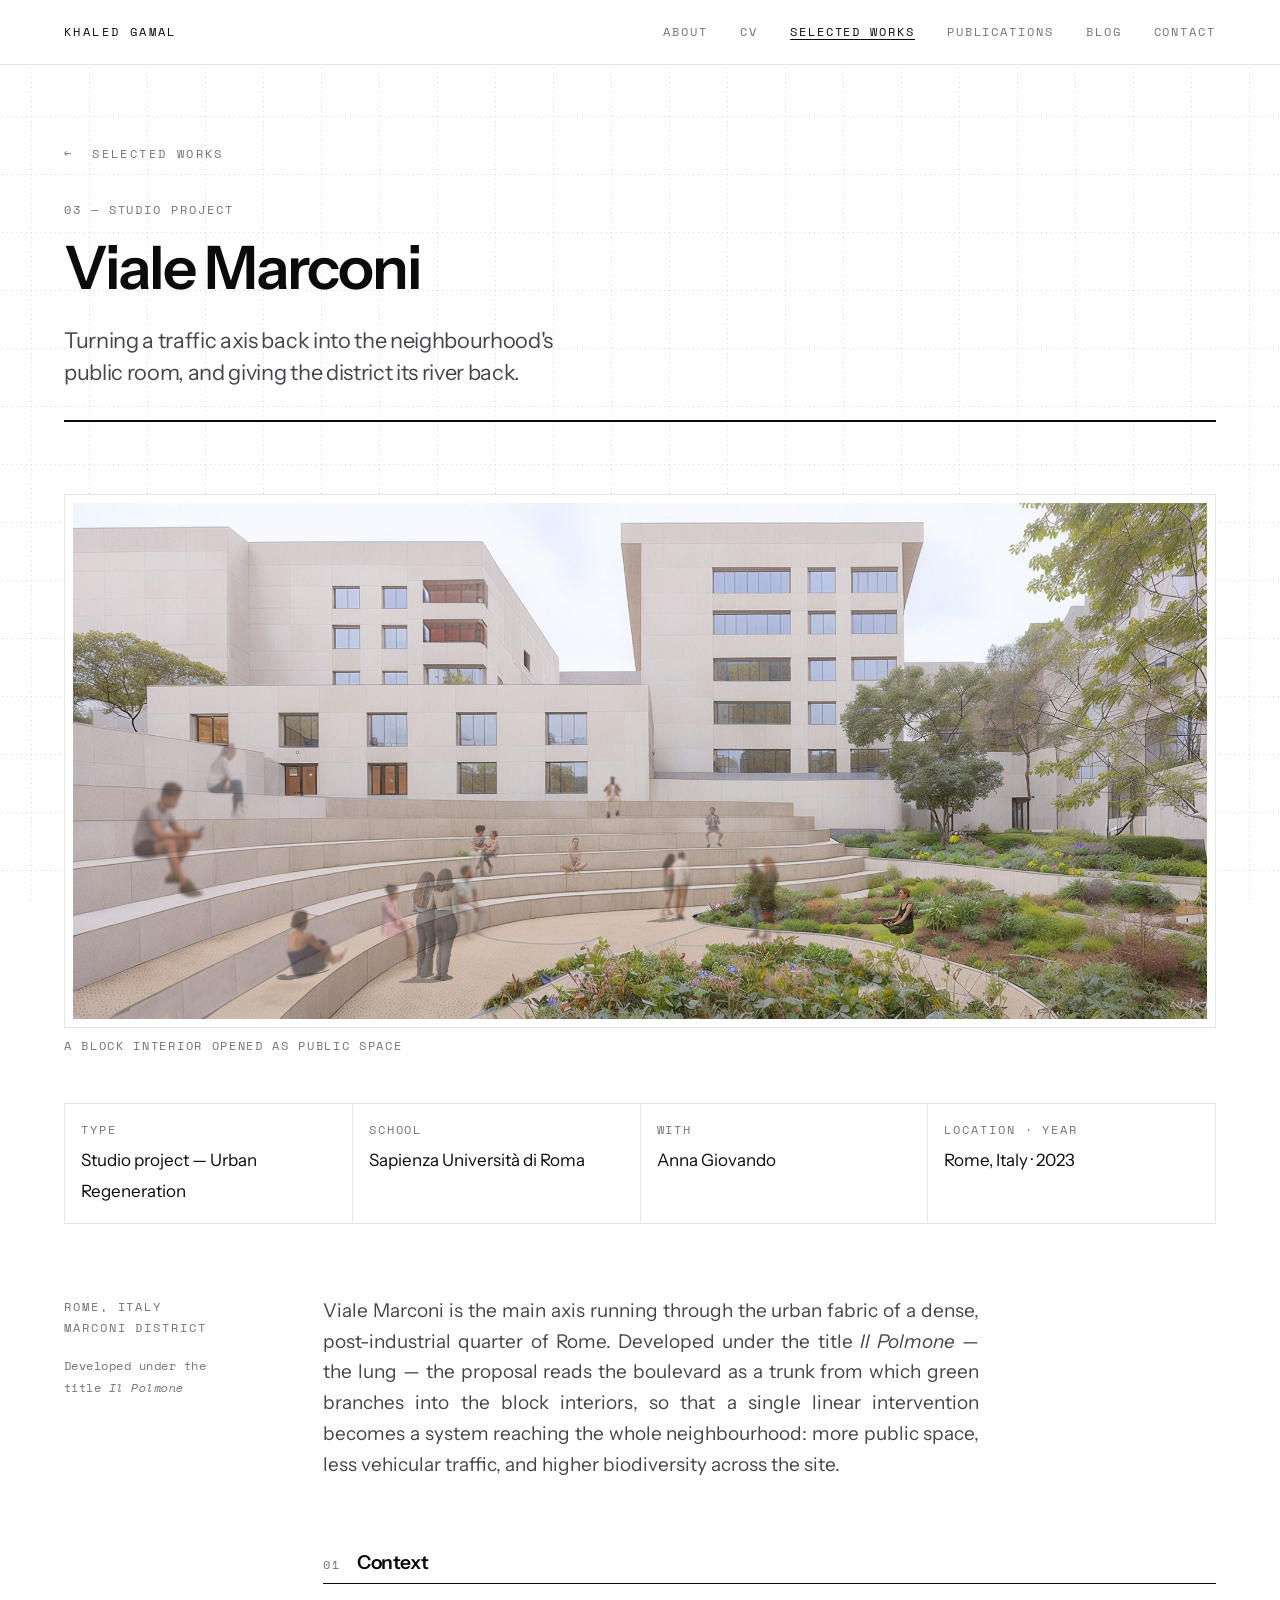
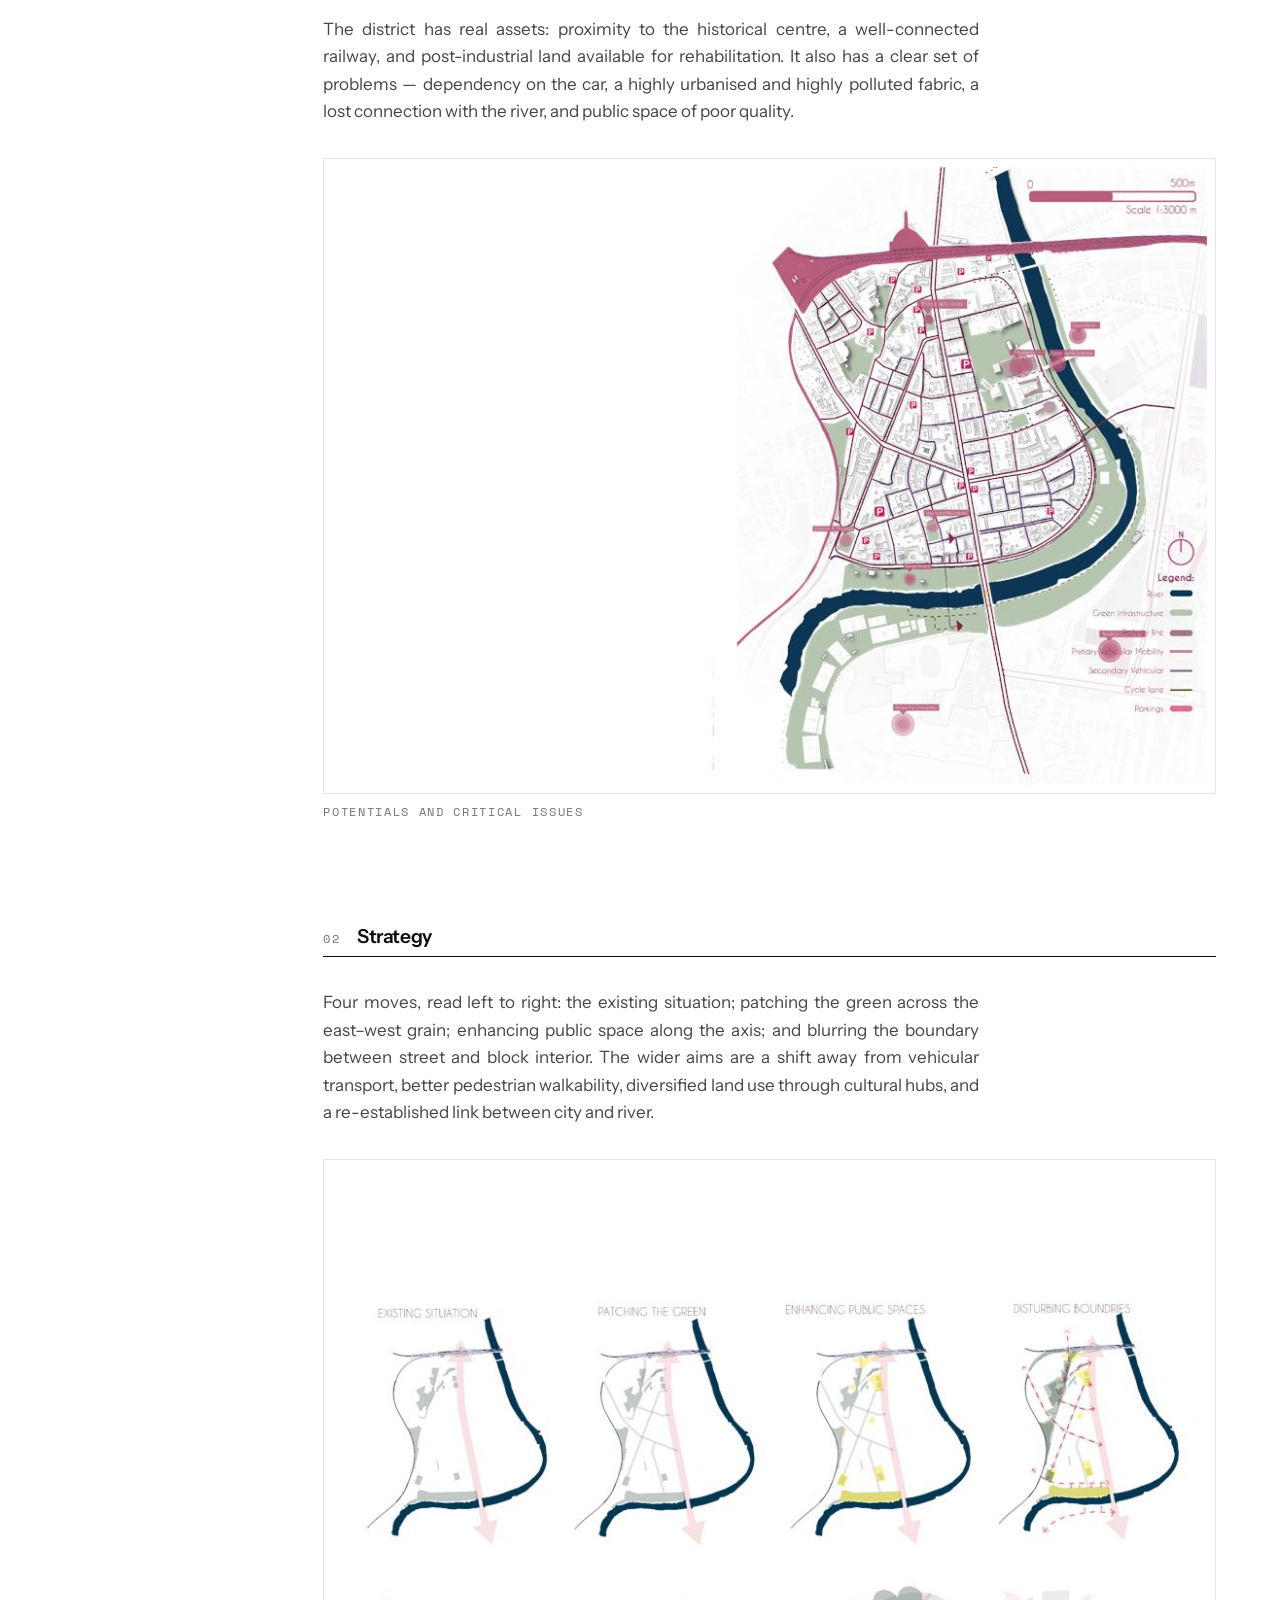
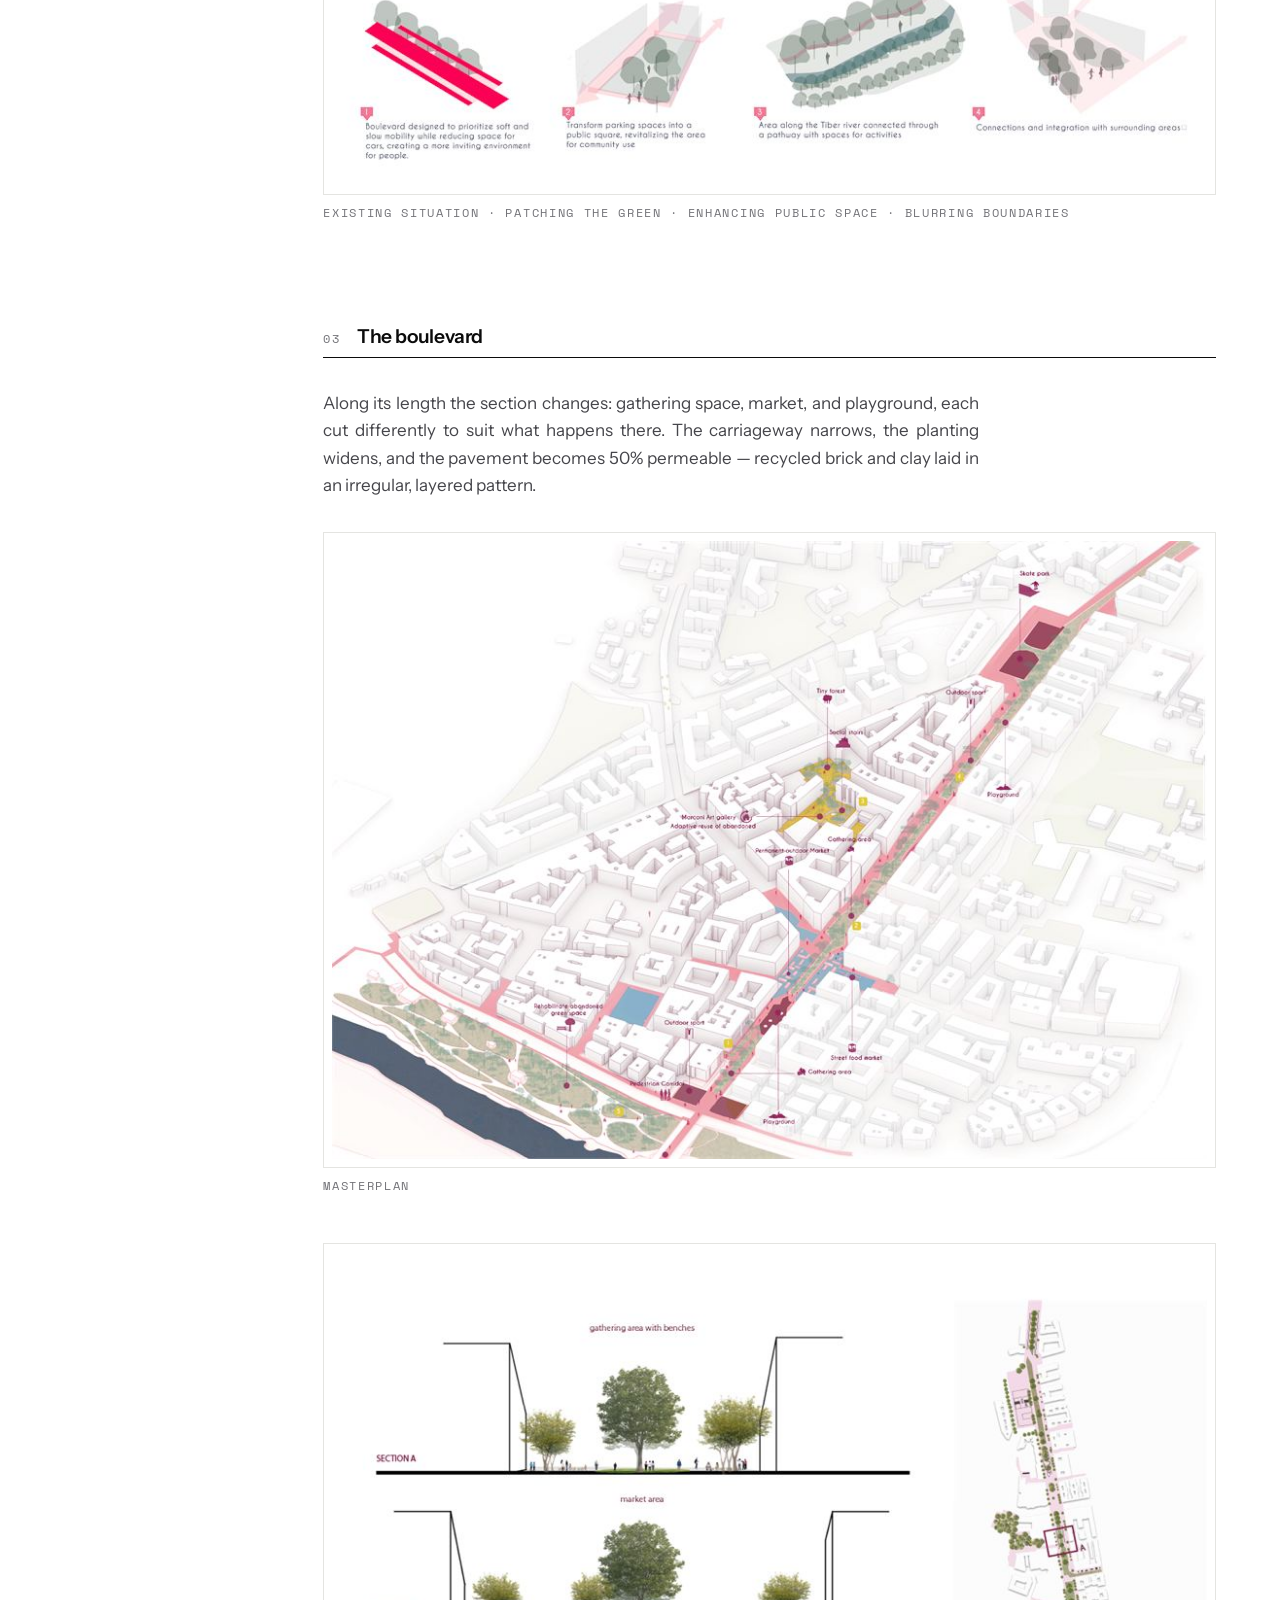
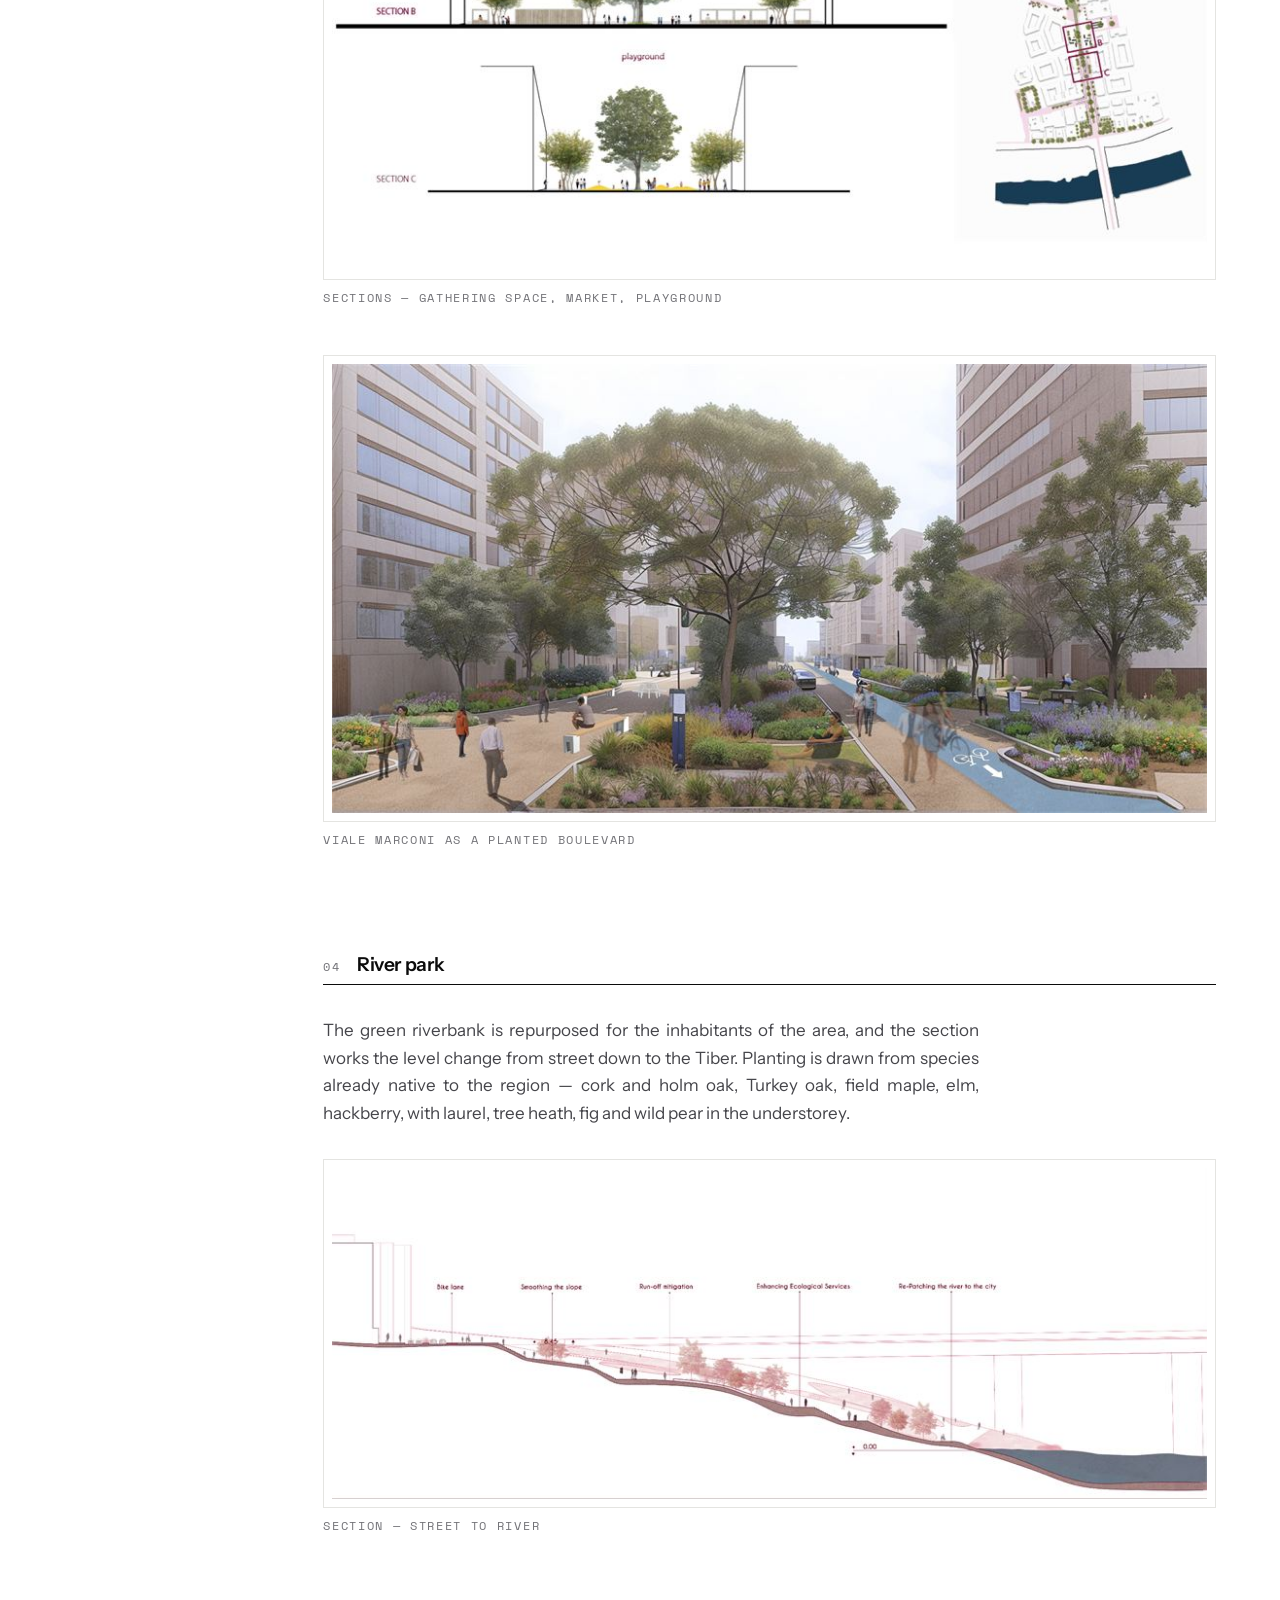
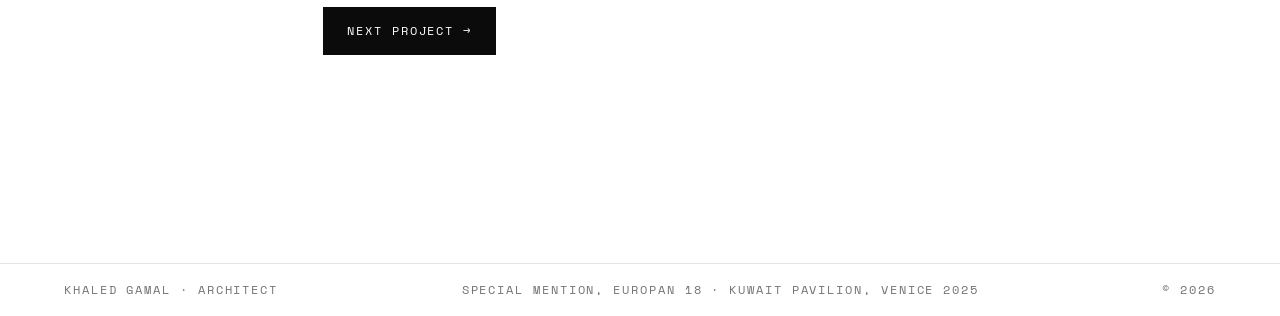
==== work-marconi.html @ 3520a38e "Add portfolio site Static site for Khaled Gamal, architect and urban researcher. 13 pages: home, abo" ====
<!DOCTYPE html>
<html lang="en">
<head>
<meta charset="utf-8">
<meta name="viewport" content="width=device-width, initial-scale=1">
<title>Viale Marconi — Khaled Gamal</title>
<meta name="description" content="A regeneration strategy for the Marconi neighbourhood in Rome, reconnecting the district to the Tiber.">
<meta property="og:title" content="Viale Marconi — Khaled Gamal">
<meta property="og:description" content="A regeneration strategy for the Marconi neighbourhood in Rome, reconnecting the district to the Tiber.">
<meta property="og:image" content="assets/img/works/marconi/boulevard-thumb.jpg">
<link rel="icon" href="favicon.svg" type="image/svg+xml">
<link rel="preconnect" href="https://fonts.googleapis.com">
<link rel="preconnect" href="https://fonts.gstatic.com" crossorigin>
<link href="https://fonts.googleapis.com/css2?family=Instrument+Sans:wght@400;500;600;700&family=Space+Mono:wght@400;700&display=swap" rel="stylesheet">
<link rel="stylesheet" href="assets/css/site.css">
<script>document.documentElement.classList.add('js');</script>
</head>
<body>

<a class="skip-link" href="#main">Skip to content</a>

<header class="site-head">
  <div class="shell">
    <div class="site-head__inner">
      <a class="mark" href="index.html">Khaled&nbsp;Gamal</a>
      <nav class="nav" aria-label="Main">
        <a class="nav__link" href="about.html">About</a>
        <a class="nav__link" href="cv.html">CV</a>
        <a class="nav__link" aria-current="page" href="works.html">Selected works</a>
        <a class="nav__link" href="publications.html">Publications</a>
        <a class="nav__link" href="blog.html">Blog</a>
        <a class="nav__link" href="contact.html">Contact</a>
      </nav>
      <button class="nav-toggle" type="button" aria-expanded="false" aria-controls="nav-drawer">Index</button>
    </div>
  </div>
  <div class="nav-drawer" id="nav-drawer" data-open="false">
    <div class="shell">
      <a class="nav-drawer__link" href="about.html">About <span>01</span></a>
      <a class="nav-drawer__link" href="cv.html">CV <span>02</span></a>
      <a class="nav-drawer__link" aria-current="page" href="works.html">Selected works <span>03</span></a>
      <a class="nav-drawer__link" href="publications.html">Publications <span>04</span></a>
      <a class="nav-drawer__link" href="blog.html">Blog <span>05</span></a>
      <a class="nav-drawer__link" href="contact.html">Contact <span>06</span></a>
    </div>
  </div>
</header>

<main id="main">
  <div class="shell">
    <div class="page">

      <p><a class="mark" href="works.html" style="color: var(--pencil);">&#8592;&nbsp;&nbsp;Selected works</a></p>

      <div class="page__head" style="margin-top: var(--s-4);">
        <span class="eyebrow page__eyebrow">03 — Studio project</span>
        <h1 class="page__title">Viale Marconi</h1>
        <p class="page__lede">
          Turning a traffic axis back into the neighbourhood's public room, and
          giving the district its river back.
        </p>
      </div>

      <figure class="plate plate--wide" style="margin-bottom: var(--s-5);">
        <div class="plate__frame">
          <img src="assets/img/works/marconi/courtyard.jpg"
               data-full="assets/img/works/marconi/courtyard.jpg"
               alt="A stepped public courtyard opened between two residential blocks off Viale Marconi"
               width="1936" height="880" decoding="async">
        </div>
        <figcaption>A block interior opened as public space</figcaption>
      </figure>

      <div class="metrics" style="margin-bottom: var(--s-6);">
        <div class="metric">
          <span class="metric__key">Type</span>
          <span class="metric__val">Studio project — Urban Regeneration</span>
        </div>
        <div class="metric">
          <span class="metric__key">School</span>
          <span class="metric__val">Sapienza Università di Roma</span>
        </div>
        <div class="metric">
          <span class="metric__key">With</span>
          <span class="metric__val">Anna Giovando</span>
        </div>
        <div class="metric">
          <span class="metric__key">Location · year</span>
          <span class="metric__val">Rome, Italy · 2023</span>
        </div>
      </div>

      <div class="sheet">
        <div class="sheet__note sheet__note--sticky">
          <div>Rome, Italy</div>
          <div>Marconi district</div>
          <div style="margin-top: var(--s-2); text-transform: none; letter-spacing: 0.04em;">
            Developed under the<br>title <em>Il Polmone</em>
          </div>
        </div>

        <div>

          <p class="prose" style="margin-bottom: var(--s-6);">
            Viale Marconi is the main axis running through the urban fabric of a dense,
            post-industrial quarter of Rome. Developed under the title
            <em>Il Polmone</em> — the lung — the proposal reads the boulevard as a trunk
            from which green branches into the block interiors, so that a single linear
            intervention becomes a system reaching the whole neighbourhood: more public
            space, less vehicular traffic, and higher biodiversity across the site.
          </p>

          <!-- 01 -->
          <section class="chapter">
            <div class="chapter__head">
              <span class="chapter__no">01</span>
              <h2 class="chapter__title">Context</h2>
            </div>
            <p class="chapter__text">
              The district has real assets: proximity to the historical centre, a
              well-connected railway, and post-industrial land available for
              rehabilitation. It also has a clear set of problems — dependency on the
              car, a highly urbanised and highly polluted fabric, a lost connection
              with the river, and public space of poor quality.
            </p>
            <div class="plates plates--single">
              <figure class="plate">
                <div class="plate__frame">
                  <img src="assets/img/works/marconi/context-thumb.jpg"
                       data-full="assets/img/works/marconi/context.jpg"
                       alt="Analysis map of the Marconi district showing potentials and critical issues along the Tiber"
                       loading="lazy" decoding="async">
                </div>
                <figcaption>Potentials and critical issues</figcaption>
              </figure>
            </div>
          </section>

          <!-- 02 -->
          <section class="chapter">
            <div class="chapter__head">
              <span class="chapter__no">02</span>
              <h2 class="chapter__title">Strategy</h2>
            </div>
            <p class="chapter__text">
              Four moves, read left to right: the existing situation; patching the
              green across the east–west grain; enhancing public space along the axis;
              and blurring the boundary between street and block interior. The wider
              aims are a shift away from vehicular transport, better pedestrian
              walkability, diversified land use through cultural hubs, and a
              re-established link between city and river.
            </p>
            <div class="plates plates--single">
              <figure class="plate">
                <div class="plate__frame">
                  <img src="assets/img/works/marconi/strategy-thumb.jpg"
                       data-full="assets/img/works/marconi/strategy.jpg"
                       alt="Four-part strategy diagram with accompanying sections"
                       loading="lazy" decoding="async">
                </div>
                <figcaption>Existing situation · patching the green · enhancing public space · blurring boundaries</figcaption>
              </figure>
            </div>
          </section>

          <!-- 03 -->
          <section class="chapter">
            <div class="chapter__head">
              <span class="chapter__no">03</span>
              <h2 class="chapter__title">The boulevard</h2>
            </div>
            <p class="chapter__text">
              Along its length the section changes: gathering space, market, and
              playground, each cut differently to suit what happens there. The
              carriageway narrows, the planting widens, and the pavement becomes
              50% permeable — recycled brick and clay laid in an irregular, layered
              pattern.
            </p>
            <div class="plates">
              <figure class="plate plate--wide">
                <div class="plate__frame">
                  <img src="assets/img/works/marconi/masterplan-thumb.jpg"
                       data-full="assets/img/works/marconi/masterplan.jpg"
                       alt="Masterplan of the proposal along Viale Marconi"
                       loading="lazy" decoding="async">
                </div>
                <figcaption>Masterplan</figcaption>
              </figure>
              <figure class="plate plate--wide">
                <div class="plate__frame">
                  <img src="assets/img/works/marconi/sections-thumb.jpg"
                       data-full="assets/img/works/marconi/sections.jpg"
                       alt="Three street sections through the boulevard beside a plan of its length"
                       loading="lazy" decoding="async">
                </div>
                <figcaption>Sections — gathering space, market, playground</figcaption>
              </figure>
              <figure class="plate plate--wide">
                <div class="plate__frame">
                  <img src="assets/img/works/marconi/boulevard-thumb.jpg"
                       data-full="assets/img/works/marconi/boulevard.jpg"
                       alt="Street-level view of the regenerated Viale Marconi boulevard, planted and shaded by a large pine"
                       loading="lazy" decoding="async">
                </div>
                <figcaption>Viale Marconi as a planted boulevard</figcaption>
              </figure>
            </div>
          </section>

          <!-- 04 -->
          <section class="chapter">
            <div class="chapter__head">
              <span class="chapter__no">04</span>
              <h2 class="chapter__title">River park</h2>
            </div>
            <p class="chapter__text">
              The green riverbank is repurposed for the inhabitants of the area, and
              the section works the level change from street down to the Tiber.
              Planting is drawn from species already native to the region — cork and
              holm oak, Turkey oak, field maple, elm, hackberry, with laurel, tree
              heath, fig and wild pear in the understorey.
            </p>
            <div class="plates plates--single">
              <figure class="plate">
                <div class="plate__frame">
                  <img src="assets/img/works/marconi/river-park-thumb.jpg"
                       data-full="assets/img/works/marconi/river-park.jpg"
                       alt="Long section from the street down through the river park to the Tiber"
                       loading="lazy" decoding="async">
                </div>
                <figcaption>Section — street to river</figcaption>
              </figure>
            </div>
          </section>

          <p style="margin-top: var(--s-6);">
            <a class="btn" href="work-mura-aureliane.html">Next project &#8594;</a>
          </p>

        </div>
      </div>

    </div>
  </div>

</main>

<footer class="foot">
  <div class="shell">
    <div class="foot__inner">
      <span><a href="index.html">Khaled Gamal · Architect</a></span>
      <span>Special Mention, Europan 18 · Kuwait Pavilion, Venice 2025</span>
      <span>© <span data-year>2026</span></span>
    </div>
  </div>
</footer>

<div class="lb" id="lightbox" data-open="false" role="dialog" aria-modal="true" aria-label="Image viewer">
  <div class="lb__bar">
    <span data-lb-counter>1 / 1</span>
    <button class="lb__btn" type="button" data-lb-close aria-label="Close viewer">Close</button>
  </div>
  <div class="lb__stage"></div>
  <div class="lb__bar">
    <span data-lb-caption></span>
    <span class="lb__nav">
      <button class="lb__btn" type="button" data-lb-prev aria-label="Previous image">&#8592;</button>
      <button class="lb__btn" type="button" data-lb-next aria-label="Next image">&#8594;</button>
    </span>
  </div>
</div>
<script src="assets/js/site.js" defer></script>
</body>
</html>
---- assets/css/site.css ----
/* ==========================================================================
   Khaled Gamal — Architect & Urban Researcher
   Minimal editorial architecture site.

   The page is a sheet of drafting paper: a dotted square grid sits behind
   everything, and content is set against it with drafting-weight rules and
   monospaced annotation. One committed light theme — white, black, air.
   ========================================================================== */

/* --------------------------------------------------------------------------
   1. Tokens
   -------------------------------------------------------------------------- */

:root {
  --paper:      #ffffff;
  --paper-sunk: #f7f7f5;
  --ink:        #0b0b0b;
  --graphite:   #45454a;   /*  9.5:1 on white — long-form text */
  --pencil:     #737378;   /*  4.7:1 on white — metadata       */
  --rule:       #e4e4e1;
  --rule-soft:  #efefec;

  /* drafting line weights */
  --w-hair: 1px;
  --w-mid:  1.5px;
  --w-heavy: 2.5px;

  --face: 'Instrument Sans', -apple-system, BlinkMacSystemFont, 'Segoe UI', Helvetica, Arial, sans-serif;
  --mono: 'Space Mono', ui-monospace, 'SFMono-Regular', Menlo, monospace;

  --t-hero:  clamp(2.75rem, 9vw, 8.5rem);
  --t-h1:    clamp(2rem, 5vw, 3.75rem);
  --t-h2:    clamp(1.375rem, 2.8vw, 2.125rem);
  --t-h3:    clamp(1.0625rem, 1.5vw, 1.3125rem);
  --t-body:  1.1875rem;
  --t-small: 1.0625rem;
  --t-meta:  0.75rem;

  --s-1: 0.5rem;  --s-2: 1rem;   --s-3: 1.5rem;  --s-4: 2rem;
  --s-5: 3rem;    --s-6: 4.5rem; --s-7: 6.5rem;  --s-8: 9rem;

  --shell:  1360px;
  --gutter: clamp(1.25rem, 5vw, 4.5rem);

  --grid-size: 58px;
  --ease: cubic-bezier(0.22, 0.61, 0.36, 1);
  /* the dotted grid tile, reused as an overlay on the home reel */
  --grid-img: url("data:image/svg+xml,%3Csvg xmlns='http://www.w3.org/2000/svg' width='72' height='72'%3E%3Cg stroke='%23000' stroke-width='1' stroke-dasharray='1 5' opacity='0.28'%3E%3Cpath d='M0 .5H72'/%3E%3Cpath d='M.5 0V72'/%3E%3C/g%3E%3C/svg%3E");
}

/* Phones and small tablets. The desktop sizes are set for a long measure and
   read oversized on a narrow column, so step the whole scale down and pull the
   vertical rhythm in — the pages become materially shorter to scroll. */
@media (max-width: 48rem) {
  :root {
    --t-body:  1rem;
    --t-small: 0.9375rem;
    --t-meta:  0.6875rem;

    --s-5: 2rem;
    --s-6: 2.75rem;
    --s-7: 3.5rem;
    --s-8: 4.5rem;

    --grid-size: 46px;
  }
}

/* --------------------------------------------------------------------------
   2. Base
   -------------------------------------------------------------------------- */

*, *::before, *::after { box-sizing: border-box; }

html {
  -webkit-text-size-adjust: 100%;
  scroll-behavior: smooth;
  scroll-padding-top: 6rem;
}

@media (prefers-reduced-motion: reduce) {
  html { scroll-behavior: auto; }
}

body {
  margin: 0;
  min-height: 100vh;
  background: var(--paper);
  color: var(--ink);
  font-family: var(--face);
  font-size: var(--t-body);
  line-height: 1.62;
  -webkit-font-smoothing: antialiased;
  text-rendering: optimizeLegibility;
}

/* The drafting grid. Fixed, so long pages don't show tiling seams. */
body::before {
  content: '';
  position: fixed;
  inset: 0;
  z-index: -1;
  pointer-events: none;
  background-image: var(--grid-img);
  background-size: var(--grid-size) var(--grid-size);
  background-position: center top;
}

img { max-width: 100%; height: auto; display: block; }
a { color: inherit; }

h1, h2, h3, h4 {
  margin: 0;
  font-weight: 600;
  line-height: 1.1;
  letter-spacing: -0.025em;
  text-wrap: balance;
}

p { margin: 0 0 var(--s-3); text-wrap: pretty; }
p:last-child { margin-bottom: 0; }

/* Justified running text. Hyphenation is not optional here — without it,
   justifying a narrow measure opens rivers of white space between words. */
.prose,
.prose p,
.chapter__text,
.article__body p,
.entry__desc,
.work__desc,
.post-card__desc,
.pub__cite {
  text-align: justify;
  text-justify: inter-word;
  hyphens: auto;
  -webkit-hyphens: auto;
  hyphenate-limit-chars: 7 3 3;
}

/* Short measures tear badly when justified — leave them ragged. */
@media (max-width: 34rem) {
  .prose, .prose p, .chapter__text, .article__body p,
  .entry__desc, .work__desc, .post-card__desc, .pub__cite {
    text-align: left;
  }
}

:focus-visible {
  outline: var(--w-heavy) solid var(--ink);
  outline-offset: 3px;
}

::selection { background: var(--ink); color: var(--paper); }

.skip-link {
  position: absolute; left: var(--s-2); top: -120%;
  z-index: 100;
  padding: var(--s-2) var(--s-3);
  background: var(--ink); color: var(--paper);
  font-family: var(--mono); font-size: var(--t-meta);
  text-transform: uppercase; letter-spacing: 0.14em; text-decoration: none;
}
.skip-link:focus { top: var(--s-2); }

.visually-hidden {
  position: absolute; width: 1px; height: 1px;
  padding: 0; margin: -1px; overflow: hidden;
  clip: rect(0 0 0 0); white-space: nowrap; border: 0;
}

/* Shared annotation voice: every label, number and caption on the site. */
.mono,
.eyebrow,
.caption,
.metric__key,
.nav__link,
.foot__inner,
.entry__year,
.pub__year {
  font-family: var(--mono);
  font-size: var(--t-meta);
  text-transform: uppercase;
  letter-spacing: 0.16em;
}

.shell {
  max-width: var(--shell);
  margin-inline: auto;
  padding-inline: var(--gutter);
}

/* --------------------------------------------------------------------------
   3. Header
   -------------------------------------------------------------------------- */

.site-head {
  position: sticky; top: 0; z-index: 40;
  /* 96%, not 90%: the nav labels are grey, and at 90% a dark image scrolling
     underneath pulled them below the 4.5:1 contrast floor. */
  background: color-mix(in srgb, var(--paper) 96%, transparent);
  -webkit-backdrop-filter: blur(12px);
  backdrop-filter: blur(12px);
  border-bottom: var(--w-hair) solid var(--rule);
}

.site-head__inner {
  display: flex; align-items: center; justify-content: space-between;
  gap: var(--s-3); min-height: 4rem;
}

.mark {
  font-family: var(--mono);
  font-size: var(--t-meta);
  text-transform: uppercase;
  letter-spacing: 0.2em;
  text-decoration: none;
  white-space: nowrap;
}

.nav { display: none; }

@media (min-width: 62rem) {
  .nav { display: flex; gap: var(--s-4); }
}

.nav__link {
  position: relative;
  display: inline-flex; align-items: center;
  min-height: 44px;
  text-decoration: none;
  color: var(--pencil);
  transition: color 200ms var(--ease);
}

.nav__link::after {
  content: '';
  position: absolute; left: 0; right: 0; bottom: 0.85rem;
  height: var(--w-mid); background: var(--ink);
  transform: scaleX(0); transform-origin: left;
  transition: transform 280ms var(--ease);
}

.nav__link:hover { color: var(--ink); }
.nav__link:hover::after { transform: scaleX(1); }

.nav__link[aria-current='page'] { color: var(--ink); }
.nav__link[aria-current='page']::after { transform: scaleX(1); }

@media (prefers-reduced-motion: reduce) {
  .nav__link::after { transition: none; }
}

.nav-toggle {
  display: inline-flex; align-items: center; justify-content: center;
  min-width: 44px; min-height: 44px; padding: 0 var(--s-2);
  background: none; border: var(--w-hair) solid var(--rule);
  color: var(--ink);
  font-family: var(--mono); font-size: var(--t-meta);
  text-transform: uppercase; letter-spacing: 0.16em;
  cursor: pointer;
}

@media (min-width: 62rem) { .nav-toggle { display: none; } }

.nav-drawer { display: none; border-top: var(--w-hair) solid var(--rule); }
.nav-drawer[data-open='true'] { display: block; }
@media (min-width: 62rem) { .nav-drawer[data-open='true'] { display: none; } }

.nav-drawer__link {
  display: flex; align-items: center; justify-content: space-between;
  min-height: 52px;
  border-bottom: var(--w-hair) solid var(--rule-soft);
  font-family: var(--mono); font-size: var(--t-meta);
  text-transform: uppercase; letter-spacing: 0.16em;
  text-decoration: none;
}
.nav-drawer__link span { color: var(--pencil); }

/* --------------------------------------------------------------------------
   4. Home
   -------------------------------------------------------------------------- */

.home {
  display: flex; flex-direction: column; justify-content: center;
  padding-block: var(--s-4);
}

/* Wide screens: the statement and the index sit side by side, so the whole
   site fits on one screen with nothing to scroll past. */
@media (min-width: 62rem) {
  .home {
    display: grid;
    grid-template-columns: minmax(0, 1.05fr) minmax(0, 1fr);
    gap: clamp(2rem, 6vw, 6rem);
    align-content: center;
    align-items: center;
  }
}

.home__eyebrow { display: block; margin-bottom: var(--s-2); color: var(--pencil); }

.home__line {
  max-width: 34ch;
  font-size: clamp(1.125rem, 1.8vw, 1.625rem);
  line-height: 1.4;
  letter-spacing: -0.02em;
  color: var(--ink);
}

/* ── The reel ───────────────────────────────────────────────────────────
   A slow band of work across the top of the home page. Images are
   desaturated and sit under the same dotted grid as the rest of the page,
   so they read as ground rather than as pictures pasted on top. */

.reel {
  position: relative;
  overflow: hidden;
  width: 100vw;
  margin-left: calc(50% - 50vw);
  border-top: var(--w-hair) solid var(--rule);
  border-bottom: var(--w-hair) solid var(--rule);
  background: var(--paper-sunk);
}

/* The grid, laid back over the images. Fixed attachment so it lines up with
   the page grid behind everything else rather than starting its own. */
.reel::after {
  content: '';
  position: absolute;
  inset: 0;
  pointer-events: none;
  background-image: var(--grid-img);
  background-size: var(--grid-size) var(--grid-size);
  background-attachment: fixed;
  background-position: center top;
}

.reel__track {
  display: flex;
  width: max-content;
  gap: 0;
}

.reel__track img {
  height: clamp(140px, 21vh, 230px);
  width: auto;
  flex: none;
  object-fit: cover;
  filter: grayscale(1) contrast(1.02);
  opacity: 0.88;
  border-right: var(--w-hair) solid var(--rule);
}

/* Phones: a shorter band and tighter padding, so the index still lands
   close to one screen at the larger type size. */
@media (max-width: 34rem) {
  .reel__track img { height: 128px; }
  .home { padding-block: var(--s-2); }
  .index__row { min-height: 52px; }
}

@media (prefers-reduced-motion: no-preference) {
  .reel__track { animation: reel 64s linear infinite; }
  .reel:hover .reel__track { animation-play-state: paused; }
}

@keyframes reel {
  from { transform: translate3d(0, 0, 0); }
  to   { transform: translate3d(-50%, 0, 0); }
}

/* The index: the whole site, as a drawing register. */
.index {
  margin-top: var(--s-5);
  border-top: var(--w-heavy) solid var(--ink);
}

@media (min-width: 62rem) { .index { margin-top: 0; } }

.index__row {
  display: grid;
  grid-template-columns: 3rem 1fr auto;
  gap: var(--s-2);
  align-items: center;
  min-height: 56px;
  padding-block: var(--s-1);
  border-bottom: var(--w-hair) solid var(--rule);
  text-decoration: none;
  transition: padding-left 320ms var(--ease), background-color 320ms var(--ease);
}

.index__row:hover,
.index__row:focus-visible {
  padding-left: var(--s-3);
  background: var(--paper-sunk);
}

@media (prefers-reduced-motion: reduce) {
  .index__row { transition: none; }
  .index__row:hover { padding-left: 0; }
}

.index__no { font-family: var(--mono); font-size: var(--t-meta); letter-spacing: 0.14em; color: var(--pencil); }

.index__name {
  font-size: clamp(1.125rem, 1.8vw, 1.5rem);
  font-weight: 500;
  letter-spacing: -0.03em;
}

.index__note {
  display: none;
  font-family: var(--mono); font-size: var(--t-meta);
  text-transform: uppercase; letter-spacing: 0.14em;
  color: var(--pencil);
}

@media (min-width: 48rem) { .index__note { display: block; } }

/* --------------------------------------------------------------------------
   5. Page scaffolding
   -------------------------------------------------------------------------- */

.page { padding-block: var(--s-6) var(--s-7); }

/* Tighter blocks on a phone: less air between figures and chapters, so the
   page reads as a sequence rather than a series of long empty gaps. */
@media (max-width: 48rem) {
  .page { padding-block: var(--s-4) var(--s-6); }
  .page__head { margin-bottom: var(--s-4); padding-bottom: var(--s-3); }
  .chapter { margin-top: var(--s-5); }
  .plates { gap: var(--s-3); }
  .works { gap: var(--s-5); }
  .figure { margin: var(--s-4) 0; }
  .section { margin-top: var(--s-5); }
  .entry { padding-block: var(--s-2); }
  .pub { padding-block: var(--s-3); }
}

.page__head {
  padding-bottom: var(--s-4);
  margin-bottom: var(--s-6);
  border-bottom: var(--w-heavy) solid var(--ink);
}

.page__eyebrow { display: block; margin-bottom: var(--s-2); color: var(--pencil); }

.page__title {
  font-size: var(--t-h1);
  letter-spacing: -0.035em;
  max-width: 20ch;
}

.page__lede {
  max-width: min(52ch, 34rem);
  margin-top: var(--s-3);
  font-size: clamp(1.0625rem, 1.7vw, 1.375rem);
  line-height: 1.45;
  letter-spacing: -0.015em;
  color: var(--graphite);
}

/* About: the portrait sits beside the title, small, not below it. */
.page__head--portrait {
  display: grid;
  gap: var(--s-3);
  align-items: start;
}

@media (min-width: 40rem) {
  .page__head--portrait {
    grid-template-columns: minmax(0, 1fr) 9.5rem;
    gap: var(--s-5);
  }
}

@media (min-width: 62rem) {
  .page__head--portrait { grid-template-columns: minmax(0, 1fr) 12rem; }
}

.portrait-sm { margin: 0; }

.portrait-sm img {
  width: 100%;
  border: var(--w-hair) solid var(--rule);
  filter: grayscale(1) contrast(1.03);
}

.portrait-sm figcaption {
  margin-top: 0.4rem;
  font-family: var(--mono); font-size: var(--t-meta);
  text-transform: uppercase; letter-spacing: 0.14em; color: var(--pencil);
}

/* Two-column sheet: annotation margin + content field. */
.sheet { display: grid; gap: var(--s-3); }

@media (min-width: 62rem) {
  .sheet {
    grid-template-columns: 13rem minmax(0, 1fr);
    gap: clamp(1.5rem, 4vw, 4rem);
    align-items: start;
  }
}

.sheet__note { color: var(--pencil); font-family: var(--mono); font-size: var(--t-meta);
  text-transform: uppercase; letter-spacing: 0.16em; line-height: 1.8; }

@media (min-width: 62rem) {
  .sheet__note--sticky { position: sticky; top: 6rem; }
}

/* ch resolves wide in Instrument Sans, so cap the measure in rem too —
   otherwise the larger type runs to ~86 characters a line. */
.prose { max-width: min(66ch, 41rem); color: var(--graphite); }
.prose > * + * { margin-top: var(--s-3); }
.prose strong { color: var(--ink); font-weight: 600; }
.prose em { font-style: italic; }

.prose h3 {
  margin-top: var(--s-5);
  font-size: var(--t-h3);
  color: var(--ink);
}

.prose a { color: var(--ink); text-decoration: none; border-bottom: var(--w-hair) solid var(--rule); }
.prose a:hover { border-color: var(--ink); }

.section { margin-top: var(--s-6); }

.section__head {
  margin-bottom: var(--s-4);
  padding-bottom: var(--s-1);
  border-bottom: var(--w-mid) solid var(--ink);
  font-family: var(--mono); font-size: var(--t-meta); font-weight: 400;
  text-transform: uppercase; letter-spacing: 0.2em;
}

/* --------------------------------------------------------------------------
   6. Metric / titleblock strip
   -------------------------------------------------------------------------- */

.metrics {
  display: grid;
  grid-template-columns: repeat(2, minmax(0, 1fr));
  border-top: var(--w-hair) solid var(--rule);
  border-left: var(--w-hair) solid var(--rule);
}

@media (min-width: 48rem) { .metrics { grid-template-columns: repeat(4, minmax(0, 1fr)); } }

.metric {
  padding: var(--s-2);
  border-right: var(--w-hair) solid var(--rule);
  border-bottom: var(--w-hair) solid var(--rule);
}

.metric__key { display: block; margin-bottom: 0.35rem; color: var(--pencil); }
.metric__val { font-size: var(--t-small); line-height: 1.35; }

/* --------------------------------------------------------------------------
   7. Works
   -------------------------------------------------------------------------- */

.works { display: grid; gap: var(--s-6); }

@media (min-width: 56rem) {
  .works { grid-template-columns: repeat(2, minmax(0, 1fr)); gap: var(--s-6) clamp(1.5rem, 4vw, 4rem); }
}

.work { display: block; text-decoration: none; color: inherit; }

.work__frame {
  overflow: hidden;
  background: var(--paper-sunk);
  border: var(--w-hair) solid var(--rule);
  aspect-ratio: 4 / 3;
}

.work__frame img {
  width: 100%; height: 100%; object-fit: cover;
  transition: transform 700ms var(--ease);
}

.work:hover .work__frame img,
.work:focus-visible .work__frame img { transform: scale(1.035); }

@media (prefers-reduced-motion: reduce) {
  .work__frame img { transition: none; }
  .work:hover .work__frame img { transform: none; }
}

.work__bar {
  display: flex; justify-content: space-between; gap: var(--s-2);
  margin-top: var(--s-2); padding-bottom: var(--s-1);
  border-bottom: var(--w-mid) solid var(--ink);
  font-family: var(--mono); font-size: var(--t-meta);
  text-transform: uppercase; letter-spacing: 0.14em; color: var(--pencil);
}

.work__title {
  margin-top: var(--s-2);
  font-size: var(--t-h2);
  letter-spacing: -0.03em;
}

.work__desc { margin-top: var(--s-2); max-width: 46ch; font-size: var(--t-small); color: var(--graphite); }

/* Reserved slot for work still to come. */
.work--empty .work__frame {
  display: grid; place-items: center;
  background: transparent;
  border-style: dashed;
  border-color: var(--rule);
}

.work--empty .work__frame span {
  font-family: var(--mono); font-size: var(--t-meta);
  text-transform: uppercase; letter-spacing: 0.18em; color: var(--pencil);
}

/* --------------------------------------------------------------------------
   8. Plates
   -------------------------------------------------------------------------- */

.chapter { margin-top: var(--s-7); }
.chapter:first-of-type { margin-top: 0; }

.chapter__head {
  display: flex; align-items: baseline; gap: var(--s-2);
  padding-bottom: var(--s-1);
  margin-bottom: var(--s-4);
  border-bottom: var(--w-mid) solid var(--ink);
}

.chapter__no { font-family: var(--mono); font-size: var(--t-meta); letter-spacing: 0.16em; color: var(--pencil); }
.chapter__title { font-size: var(--t-h3); font-weight: 600; letter-spacing: -0.02em; }

.chapter__text { max-width: min(62ch, 41rem); margin-bottom: var(--s-4); color: var(--graphite); font-size: var(--t-small); }

.plates { display: grid; gap: var(--s-4); }

@media (min-width: 56rem) {
  .plates { grid-template-columns: repeat(2, minmax(0, 1fr)); gap: var(--s-5); }
  .plates--single { grid-template-columns: 1fr; }
}

.plate { margin: 0; cursor: zoom-in; }
.plate--wide { grid-column: 1 / -1; }

.plate__frame {
  border: var(--w-hair) solid var(--rule);
  background: var(--paper);
  padding: var(--s-1);
  overflow: hidden;
}

.plate img { width: 100%; transition: transform 600ms var(--ease); }
.plate:hover img { transform: scale(1.015); }

@media (prefers-reduced-motion: reduce) {
  .plate img { transition: none; }
  .plate:hover img { transform: none; }
}

.plate figcaption {
  margin-top: var(--s-1);
  font-family: var(--mono); font-size: var(--t-meta);
  text-transform: uppercase; letter-spacing: 0.14em; color: var(--pencil);
}

/* A sideways scroll of full boards. Snaps, and keeps its own scrollbar so
   the page body never scrolls horizontally. */
.strip {
  display: flex;
  gap: var(--s-3);
  overflow-x: auto;
  overscroll-behavior-x: contain;
  scroll-snap-type: x mandatory;
  padding-bottom: var(--s-2);
  -webkit-overflow-scrolling: touch;
}

.strip__item {
  flex: none;
  width: min(78vw, 26rem);
  scroll-snap-align: start;
}

.strip:focus-visible { outline: var(--w-heavy) solid var(--ink); outline-offset: 4px; }

/* ── Frame-sequence animation ───────────────────────────────────────────
   The source GIFs were 44MB between them. Same motion, as stacked JPEG
   frames: a tenth of the weight, and it can be paused. */

.anim { margin: 0; }

.anim__stage {
  position: relative;
  border: var(--w-hair) solid var(--rule);
  background: var(--paper);
  padding: var(--s-1);
}

/* The box reserves its height from --ar, so the frames can stack absolutely
   and still be inside the viewport for lazy loading to fire. */
.anim__frames {
  position: relative;
  aspect-ratio: var(--ar, 16 / 9);
}

.anim__frames img {
  position: absolute;
  inset: 0;
  width: 100%;
  height: 100%;
  object-fit: contain;
  opacity: 0;
  transition: opacity 260ms linear;
}

.anim__frames img.is-on { opacity: 1; }

/* With no JS, or with motion turned off, the last frame stands alone as a
   finished still. */
.anim__frames img:last-child { opacity: 1; }
.js .anim__frames img:last-child { opacity: 0; }
.js .anim__frames img:last-child.is-on { opacity: 1; }

.anim__bar {
  display: flex; align-items: center; justify-content: space-between;
  gap: var(--s-2); margin-top: var(--s-1);
}

.anim__caption {
  font-family: var(--mono); font-size: var(--t-meta);
  text-transform: uppercase; letter-spacing: 0.14em; color: var(--pencil);
}

.anim__toggle {
  display: none;
  align-items: center; justify-content: center;
  min-height: 44px; min-width: 44px; padding: 0 var(--s-2);
  background: none; border: var(--w-hair) solid var(--rule);
  color: var(--ink);
  font-family: var(--mono); font-size: var(--t-meta);
  text-transform: uppercase; letter-spacing: 0.14em;
  cursor: pointer; white-space: nowrap;
}

.js .anim__toggle { display: inline-flex; }
.anim__toggle:hover { border-color: var(--ink); }

/* --------------------------------------------------------------------------
   9. CV
   -------------------------------------------------------------------------- */

.entry {
  display: grid; gap: 0.35rem;
  padding-block: var(--s-3);
  border-bottom: var(--w-hair) solid var(--rule);
}

@media (min-width: 48rem) {
  .entry { grid-template-columns: 10rem minmax(0, 1fr); gap: var(--s-3); }
}

.entry__year { color: var(--pencil); padding-top: 0.3rem; letter-spacing: 0.1em; }
.entry__title { font-size: var(--t-h3); font-weight: 600; letter-spacing: -0.02em; }
.entry__org { margin-top: 0.15rem; font-size: var(--t-small); color: var(--pencil); }
.entry__desc { margin-top: var(--s-2); max-width: min(60ch, 40rem); font-size: var(--t-small); color: var(--graphite); }

.tags { display: flex; flex-wrap: wrap; gap: var(--s-1); margin-top: var(--s-2); }

.tag {
  padding: 0.3rem 0.6rem;
  border: var(--w-hair) solid var(--rule);
  font-family: var(--mono); font-size: var(--t-meta);
  text-transform: uppercase; letter-spacing: 0.1em; color: var(--graphite);
}

.btn {
  display: inline-flex; align-items: center; gap: var(--s-2);
  min-height: 48px; padding: 0 var(--s-3);
  background: var(--ink); color: var(--paper);
  font-family: var(--mono); font-size: var(--t-meta);
  text-transform: uppercase; letter-spacing: 0.16em;
  text-decoration: none;
  transition: opacity 200ms var(--ease);
}
.btn:hover { opacity: 0.82; }

/* --------------------------------------------------------------------------
   10. Publications
   -------------------------------------------------------------------------- */

.pub {
  display: grid; gap: 0.35rem;
  padding-block: var(--s-4);
  border-bottom: var(--w-hair) solid var(--rule);
}

@media (min-width: 48rem) {
  .pub { grid-template-columns: 5rem minmax(0, 1fr) auto; gap: var(--s-3); align-items: start; }
}

.pub__year { color: var(--pencil); padding-top: 0.35rem; letter-spacing: 0.1em; }
.pub__title { font-size: var(--t-h3); font-weight: 600; letter-spacing: -0.02em; max-width: 40ch; }
.pub__cite { margin-top: var(--s-1); font-size: var(--t-small); color: var(--graphite); max-width: 58ch; }
.pub__doi { margin-top: 0.35rem; font-family: var(--mono); font-size: var(--t-meta); color: var(--pencil); word-break: break-all; }

.pub__link {
  align-self: start;
  display: inline-flex; align-items: center; min-height: 44px;
  font-family: var(--mono); font-size: var(--t-meta);
  text-transform: uppercase; letter-spacing: 0.14em;
  text-decoration: none;
  border-bottom: var(--w-mid) solid var(--ink);
  white-space: nowrap;
}

/* --------------------------------------------------------------------------
   11. Blog
   -------------------------------------------------------------------------- */

.post-card {
  display: grid; gap: var(--s-3);
  padding-block: var(--s-4);
  border-bottom: var(--w-hair) solid var(--rule);
  text-decoration: none; color: inherit;
}

@media (min-width: 56rem) {
  .post-card { grid-template-columns: minmax(0, 22rem) minmax(0, 1fr); gap: clamp(1.5rem, 4vw, 3.5rem); align-items: start; }
}

.post-card__frame { overflow: hidden; border: var(--w-hair) solid var(--rule); background: var(--paper-sunk); }
.post-card__frame img { width: 100%; transition: transform 700ms var(--ease); }
.post-card:hover .post-card__frame img { transform: scale(1.03); }

@media (prefers-reduced-motion: reduce) {
  .post-card__frame img { transition: none; }
  .post-card:hover .post-card__frame img { transform: none; }
}

.post-card__title { font-size: var(--t-h2); letter-spacing: -0.03em; margin-top: var(--s-1); }
.post-card__desc { margin-top: var(--s-2); max-width: 54ch; font-size: var(--t-small); color: var(--graphite); }

.article { max-width: min(68ch, 44rem); }

.article__body { font-size: 1.25rem; line-height: 1.7; color: var(--graphite); }

@media (max-width: 48rem) {
  .article__body { font-size: 1.0625rem; line-height: 1.62; }
  .article__body blockquote { padding-left: var(--s-2); }
}
.article__body > * + * { margin-top: var(--s-3); }

.article__body h2 {
  margin-top: var(--s-6);
  padding-bottom: var(--s-1);
  border-bottom: var(--w-mid) solid var(--ink);
  font-size: var(--t-h3);
  font-family: var(--mono);
  font-weight: 400;
  text-transform: uppercase;
  letter-spacing: 0.16em;
  color: var(--ink);
}

.article__body strong { color: var(--ink); }

.article__body blockquote {
  margin: var(--s-4) 0;
  padding-left: var(--s-3);
  border-left: var(--w-heavy) solid var(--ink);
  color: var(--ink);
  text-align: left;
  hyphens: none;
}

/* Reference marks: raised, small, and never pushing the leading around. */
.article__body sup {
  font-family: var(--mono);
  font-size: 0.62em;
  line-height: 0;
  vertical-align: super;
  color: var(--pencil);
  margin-left: 0.1em;
}

.footnote-note {
  margin-top: var(--s-5);
  padding-top: var(--s-2);
  border-top: var(--w-hair) solid var(--rule);
  font-family: var(--mono);
  font-size: var(--t-meta);
  text-transform: uppercase;
  letter-spacing: 0.12em;
  color: var(--pencil);
  text-align: left;
  hyphens: none;
}

/* Arabic runs in the source keep their own script. */
.article__body [lang='ar'] { font-size: 1.05em; }

.figure { margin: var(--s-5) 0; }
.article__body .figure { cursor: zoom-in; }
.figure img { width: 100%; border: var(--w-hair) solid var(--rule); }
.figure figcaption {
  margin-top: var(--s-1);
  font-family: var(--mono); font-size: var(--t-meta);
  text-transform: uppercase; letter-spacing: 0.14em; color: var(--pencil);
}

/* Figures may break the measure on wide screens. */
@media (min-width: 75rem) {
  .figure--wide { width: min(115%, calc(100vw - 2 * var(--gutter))); }
}

/* --------------------------------------------------------------------------
   12. Contact
   -------------------------------------------------------------------------- */

.contact { display: grid; gap: var(--s-4); }

@media (min-width: 48rem) { .contact { grid-template-columns: repeat(2, minmax(0, 1fr)); } }

.contact__item { padding-block: var(--s-2); border-top: var(--w-hair) solid var(--rule); }
.contact__key { display: block; margin-bottom: 0.35rem; font-family: var(--mono); font-size: var(--t-meta);
  text-transform: uppercase; letter-spacing: 0.16em; color: var(--pencil); }

.contact__val {
  display: inline-block;
  font-size: clamp(1.0625rem, 2vw, 1.375rem);
  letter-spacing: -0.02em; text-decoration: none;
  border-bottom: var(--w-hair) solid var(--rule);
  transition: border-color 200ms var(--ease);
  word-break: break-word;
}
.contact__val:hover { border-color: var(--ink); }
.contact__val--plain { border: 0; }

/* --------------------------------------------------------------------------
   13. Footer
   -------------------------------------------------------------------------- */

/* Matches the header: same hairline, same compact band. */
.foot {
  margin-top: var(--s-7);
  border-top: var(--w-hair) solid var(--rule);
}

.foot__inner {
  min-height: 3.25rem;
  align-items: center;
}

.foot--tight { margin-top: var(--s-3); }

.foot__inner {
  display: flex; flex-wrap: wrap; gap: var(--s-1) var(--s-4);
  justify-content: space-between; color: var(--pencil);
  padding-block: var(--s-1);
}

.foot__inner a { text-decoration: none; }
.foot__inner a:hover { color: var(--ink); }

/* --------------------------------------------------------------------------
   14. Lightbox
   -------------------------------------------------------------------------- */

.lb { position: fixed; inset: 0; z-index: 90; display: none; background: var(--paper); padding: var(--s-3); }

/* minmax(0, 1fr), not 1fr: a bare 1fr track has an automatic minimum, so a
   tall board grew the row past the viewport and the image was cut off
   instead of being scaled down to fit. */
.lb[data-open='true'] {
  display: grid;
  grid-template-rows: auto minmax(0, 1fr) auto;
  gap: var(--s-2);
}

.lb__bar {
  display: flex; align-items: center; justify-content: space-between; gap: var(--s-2);
  font-family: var(--mono); font-size: var(--t-meta);
  text-transform: uppercase; letter-spacing: 0.14em; color: var(--pencil);
}

.lb__stage { position: relative; min-height: 0; min-width: 0; }

/* Pinned to the stage box, then letterboxed by object-fit.
   Percentage heights were the obvious approach and they do not work here:
   inside the grid the image resolved width:100% but treated height:100% as
   auto, so it kept its width-derived height and ran off the bottom of the
   screen. inset:0 gives a definite box no matter how the track is sized. */
.lb__stage img {
  position: absolute;
  inset: 0;
  width: 100%;
  height: 100%;
  object-fit: contain;
  object-position: center;
}

.lb__btn {
  display: inline-flex; align-items: center; justify-content: center;
  min-width: 44px; min-height: 44px; padding: 0 var(--s-2);
  background: none; border: var(--w-hair) solid var(--rule); color: var(--ink);
  font-family: var(--mono); font-size: var(--t-meta); cursor: pointer;
}
.lb__btn:hover { border-color: var(--ink); }
.lb__btn[disabled] { opacity: 0.3; cursor: default; }
.lb__nav { display: flex; gap: var(--s-2); }

/* --------------------------------------------------------------------------
   15. Motion
   -------------------------------------------------------------------------- */

@media (prefers-reduced-motion: no-preference) {
  .js [data-reveal] {
    opacity: 0; transform: translateY(14px);
    transition: opacity 750ms var(--ease), transform 750ms var(--ease);
  }
  .js [data-reveal].is-in { opacity: 1; transform: none; }
}

@media print {
  body::before, .site-head, .nav-drawer, .lb, .btn { display: none !important; }
  body { background: #fff; }
  .page { padding: 0; }
  .entry, .pub { page-break-inside: avoid; }
}
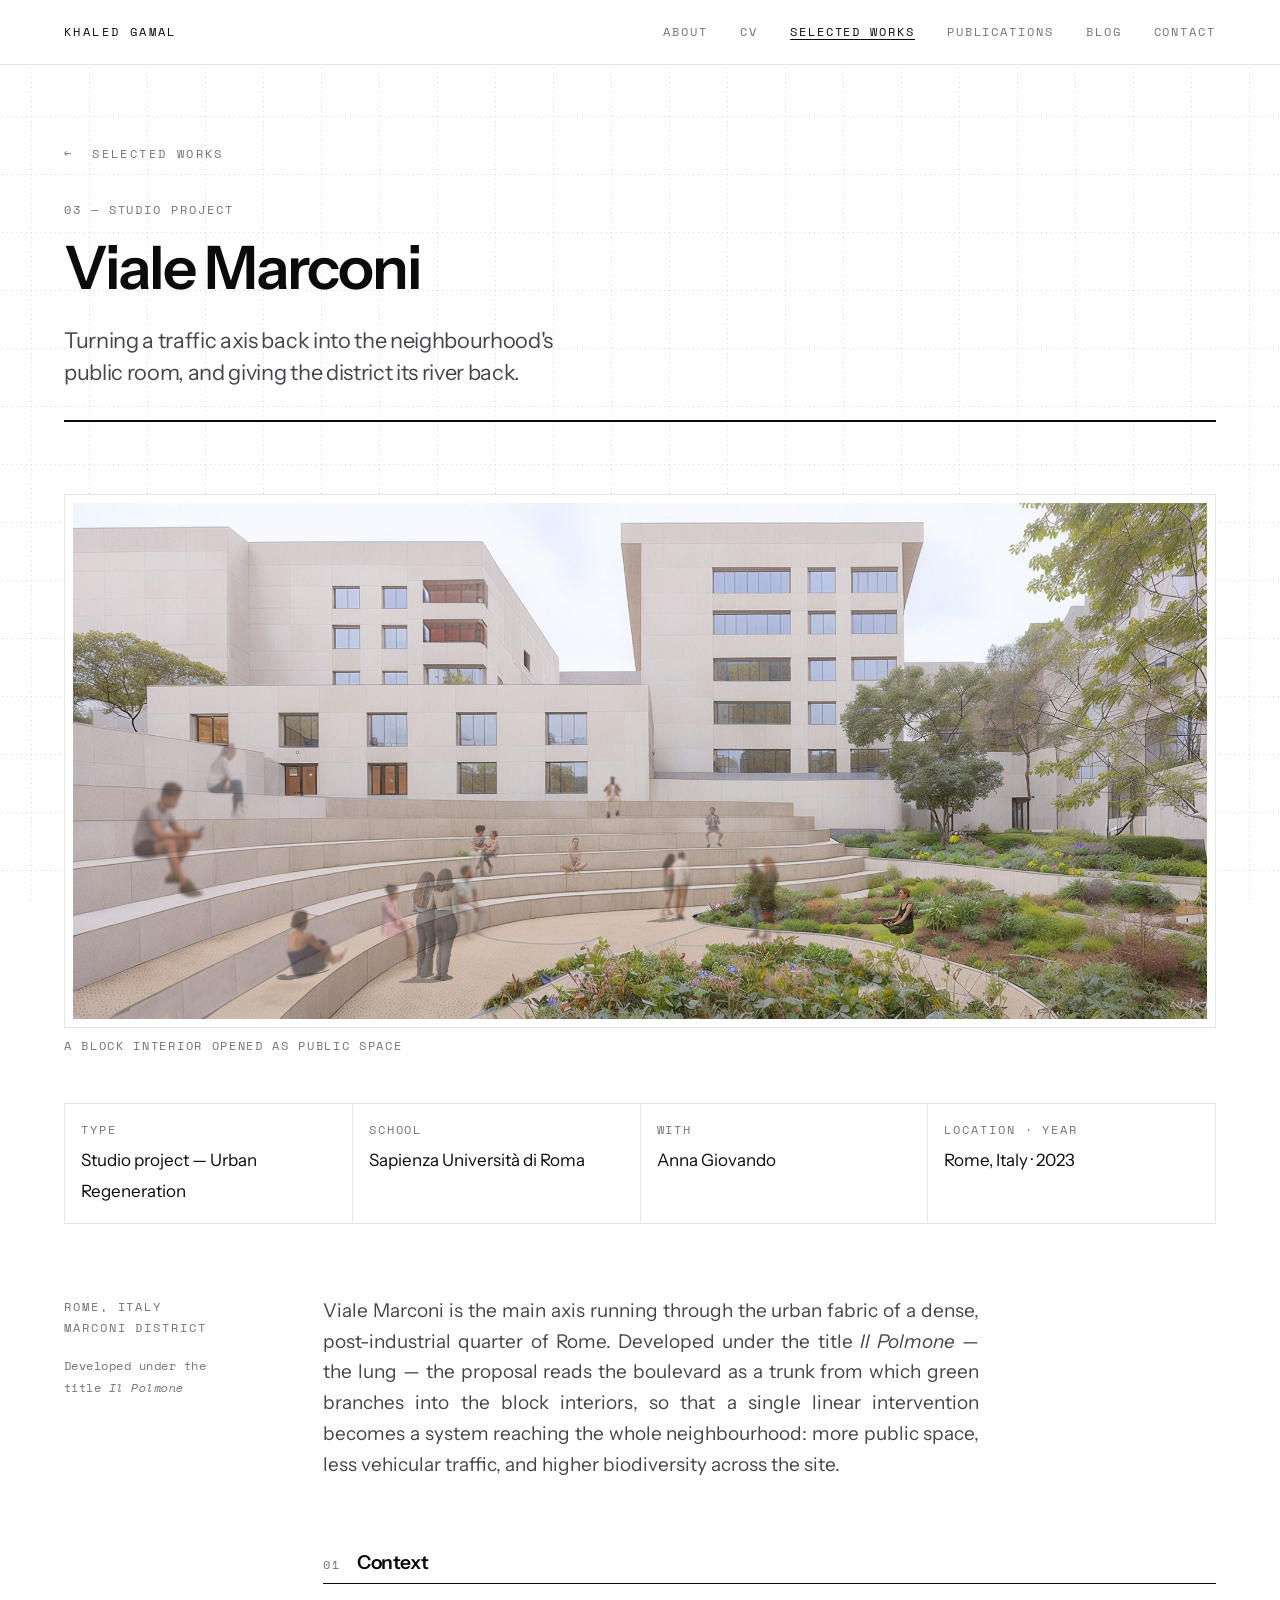
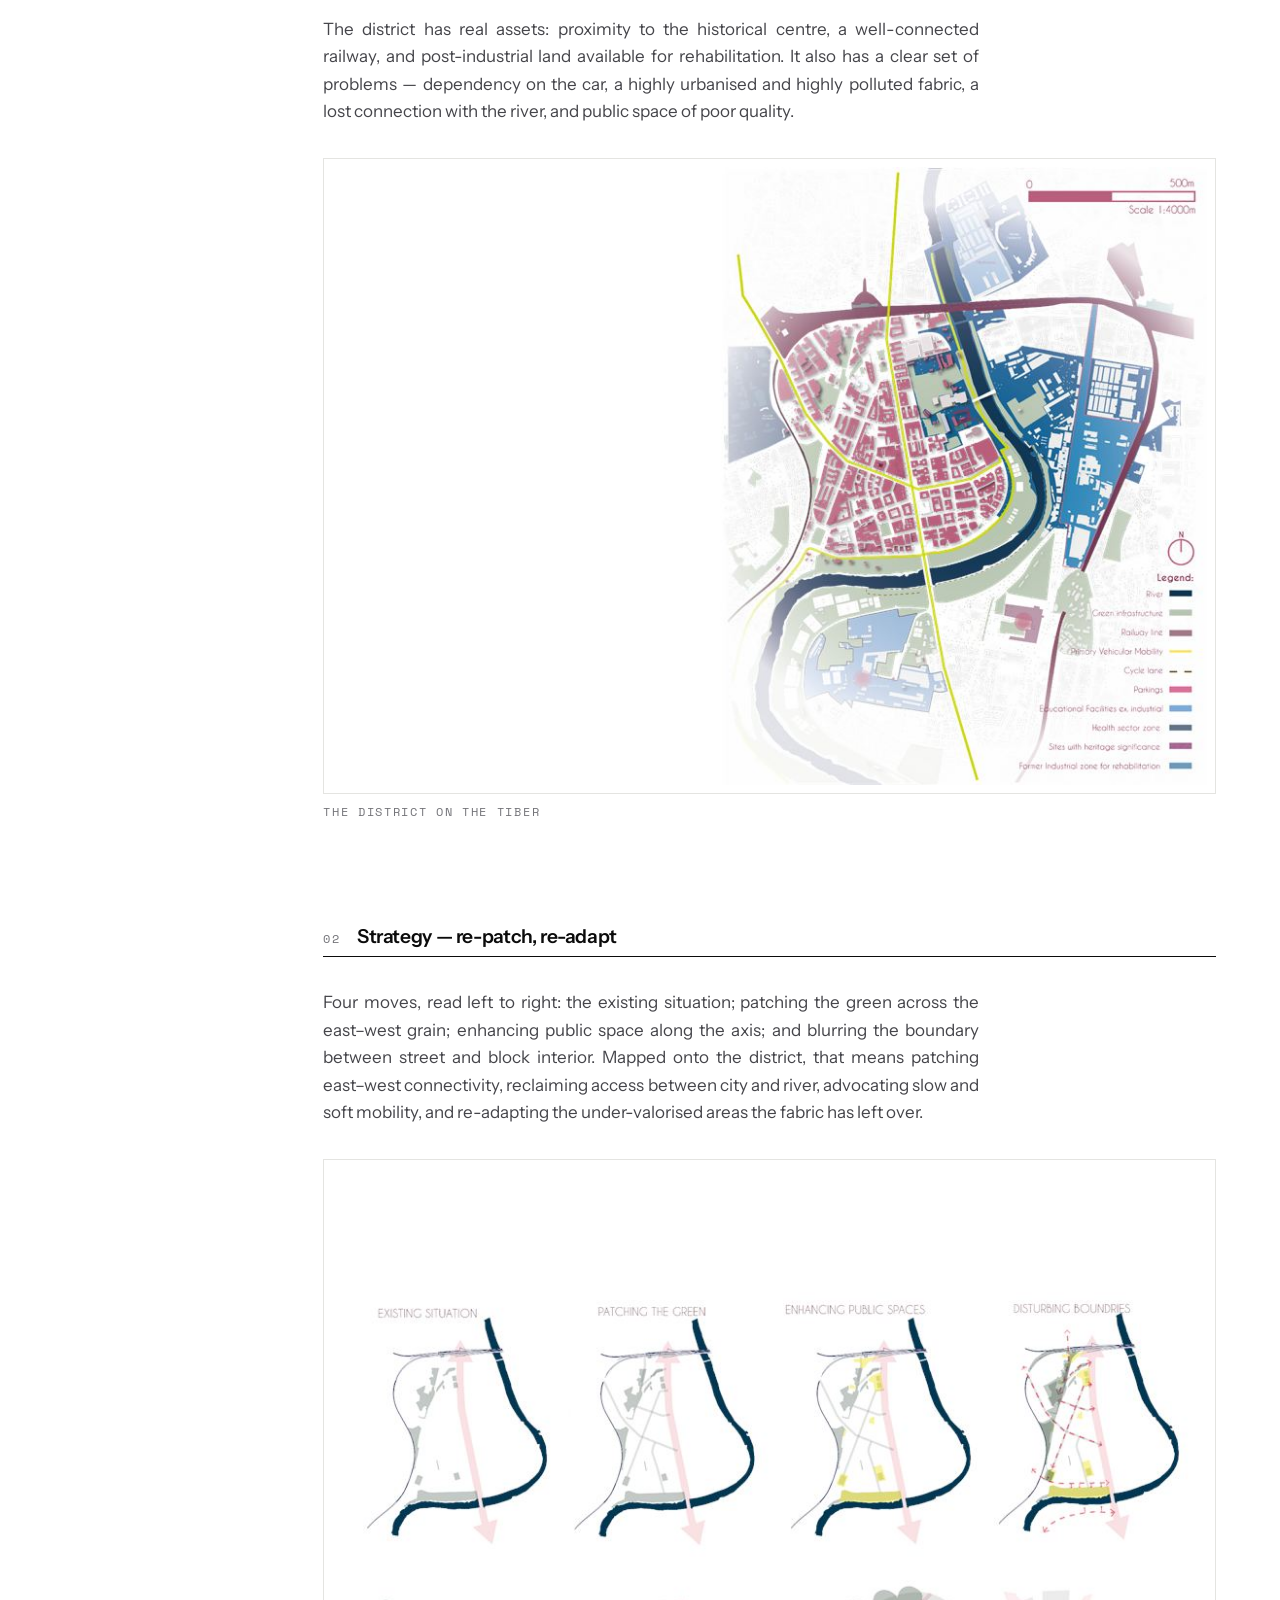
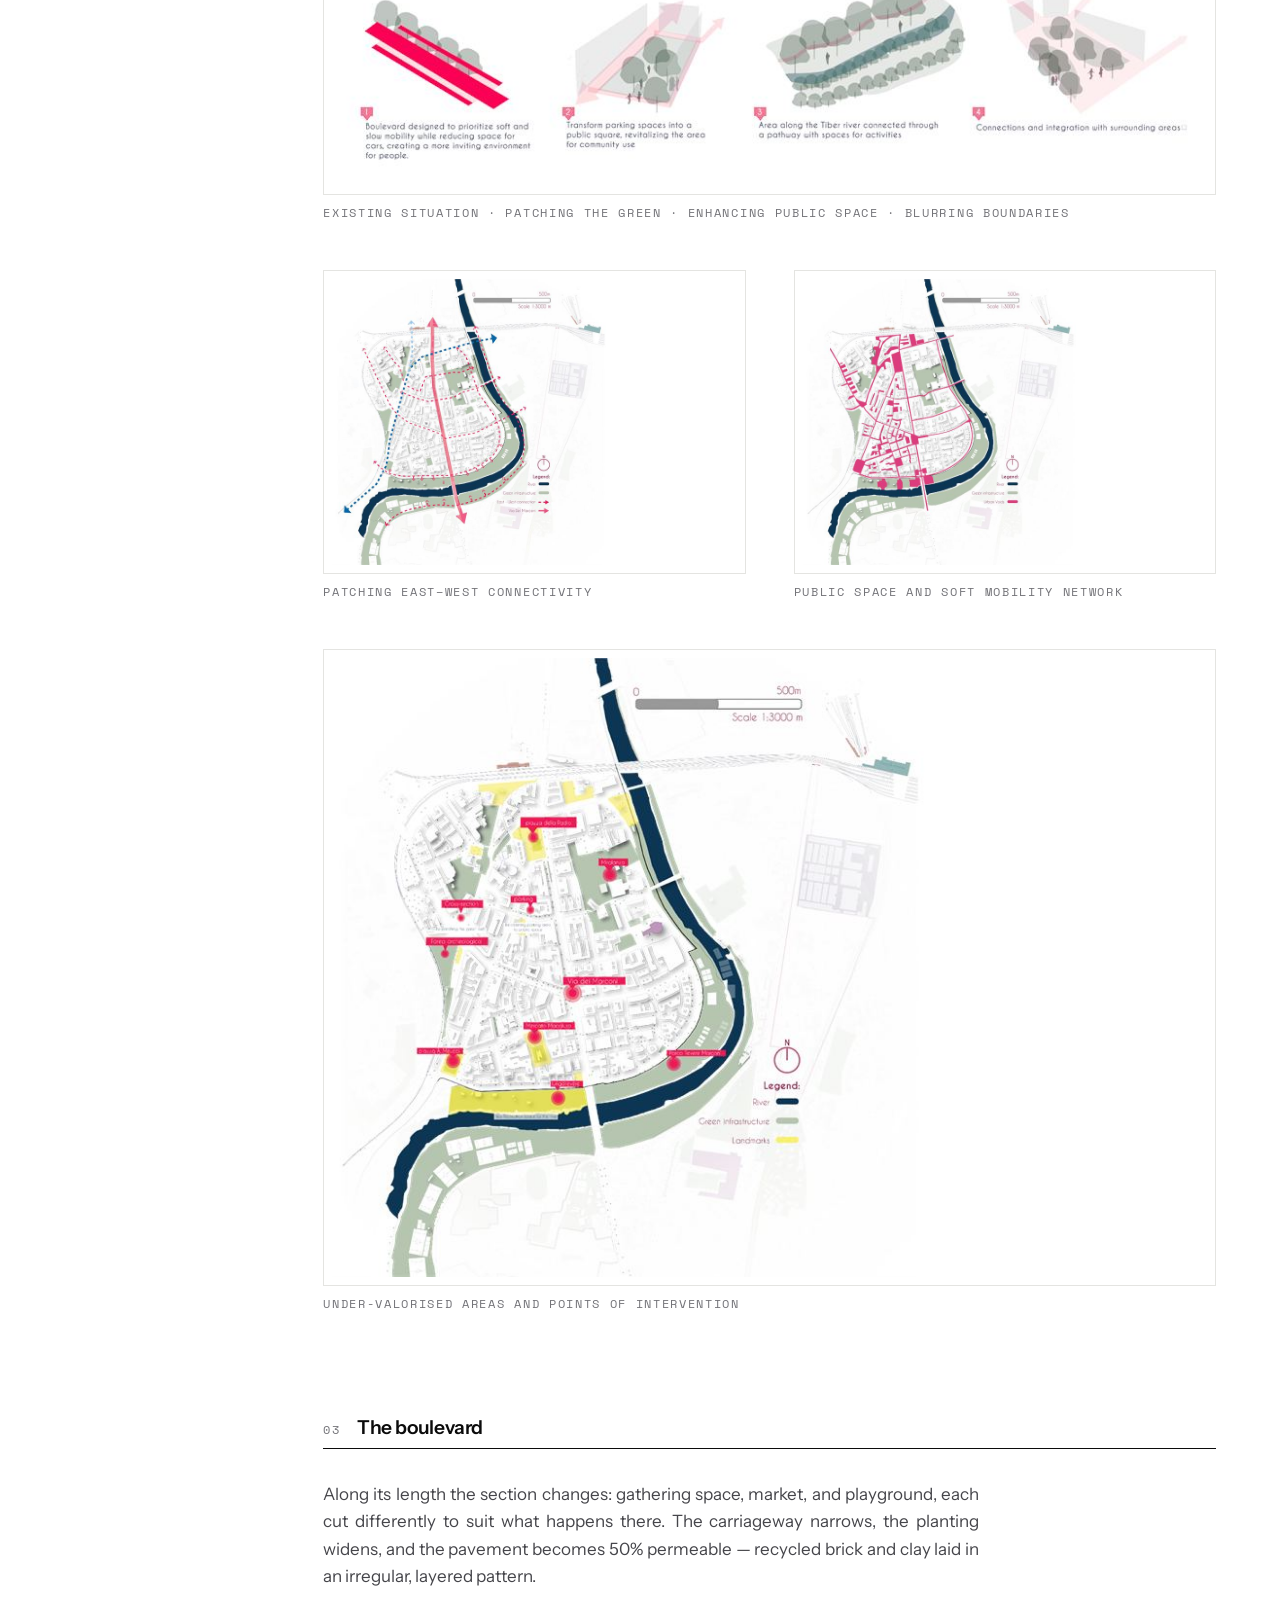
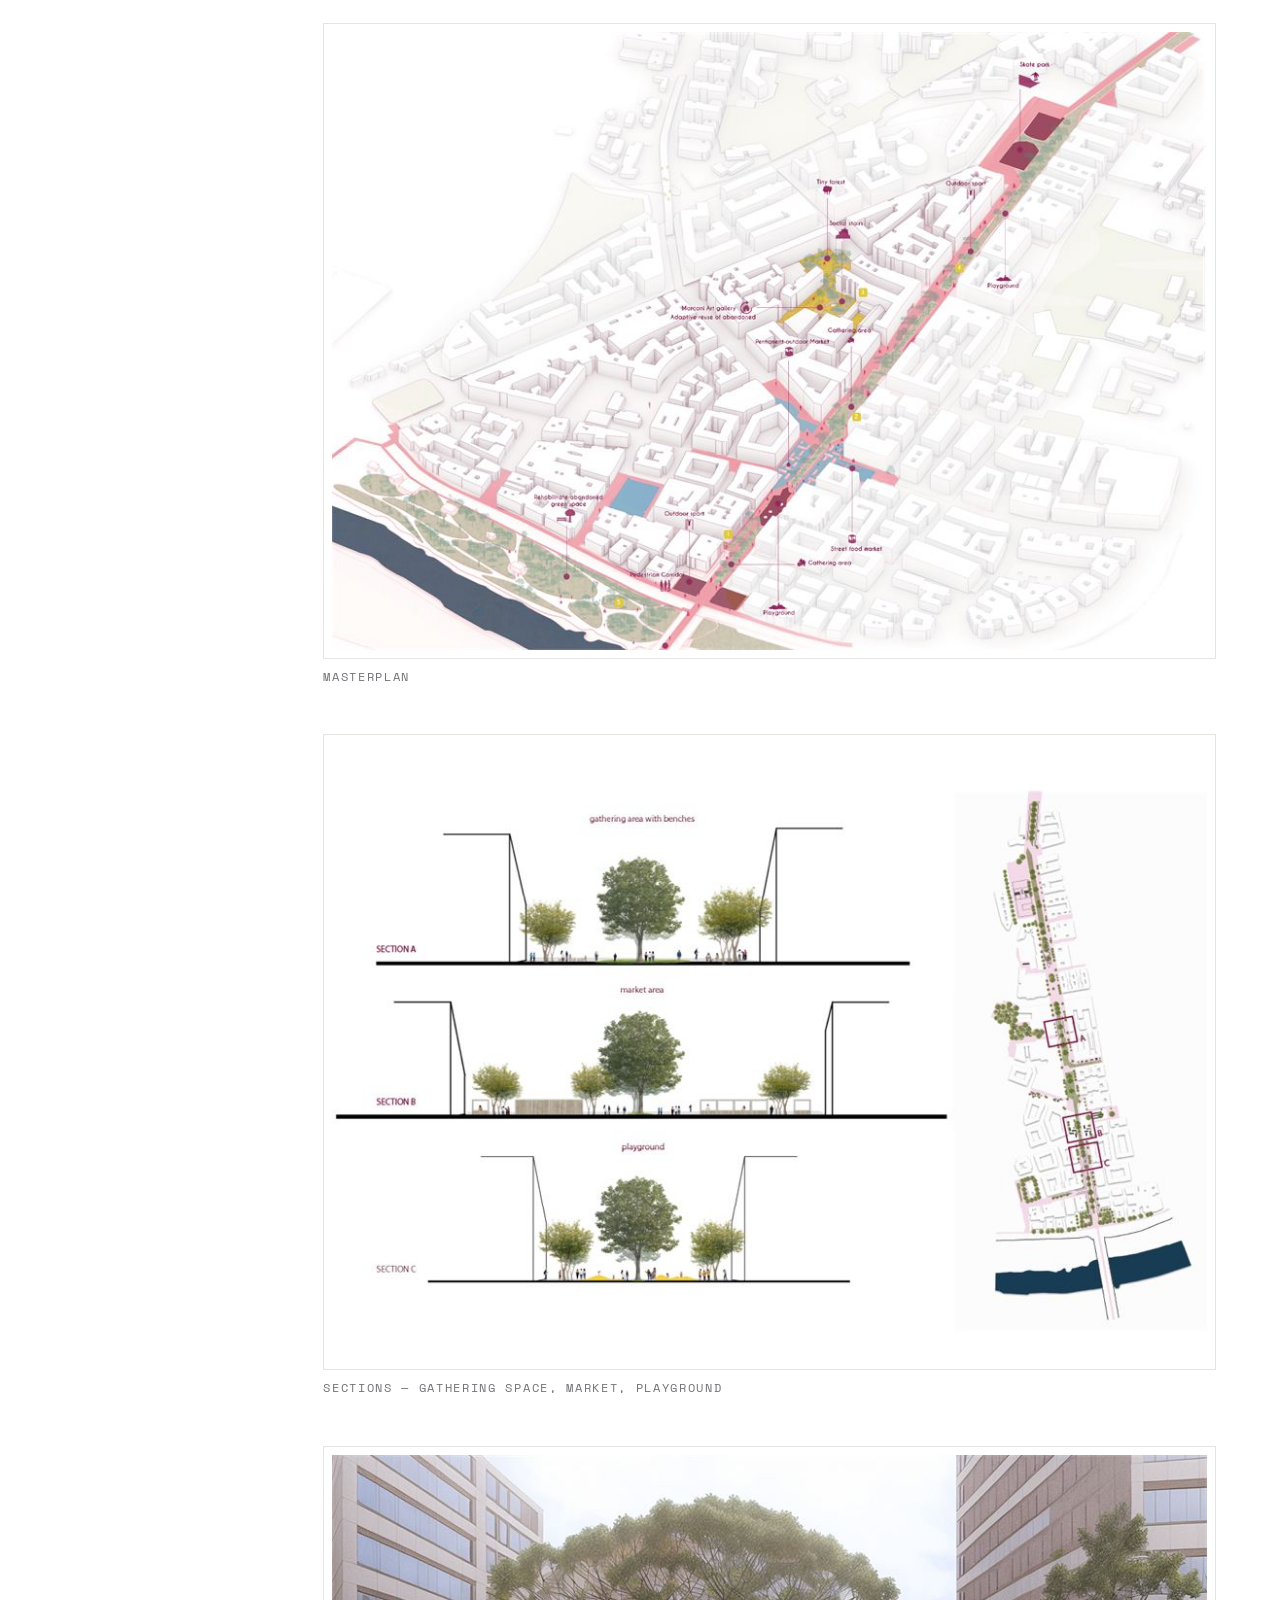
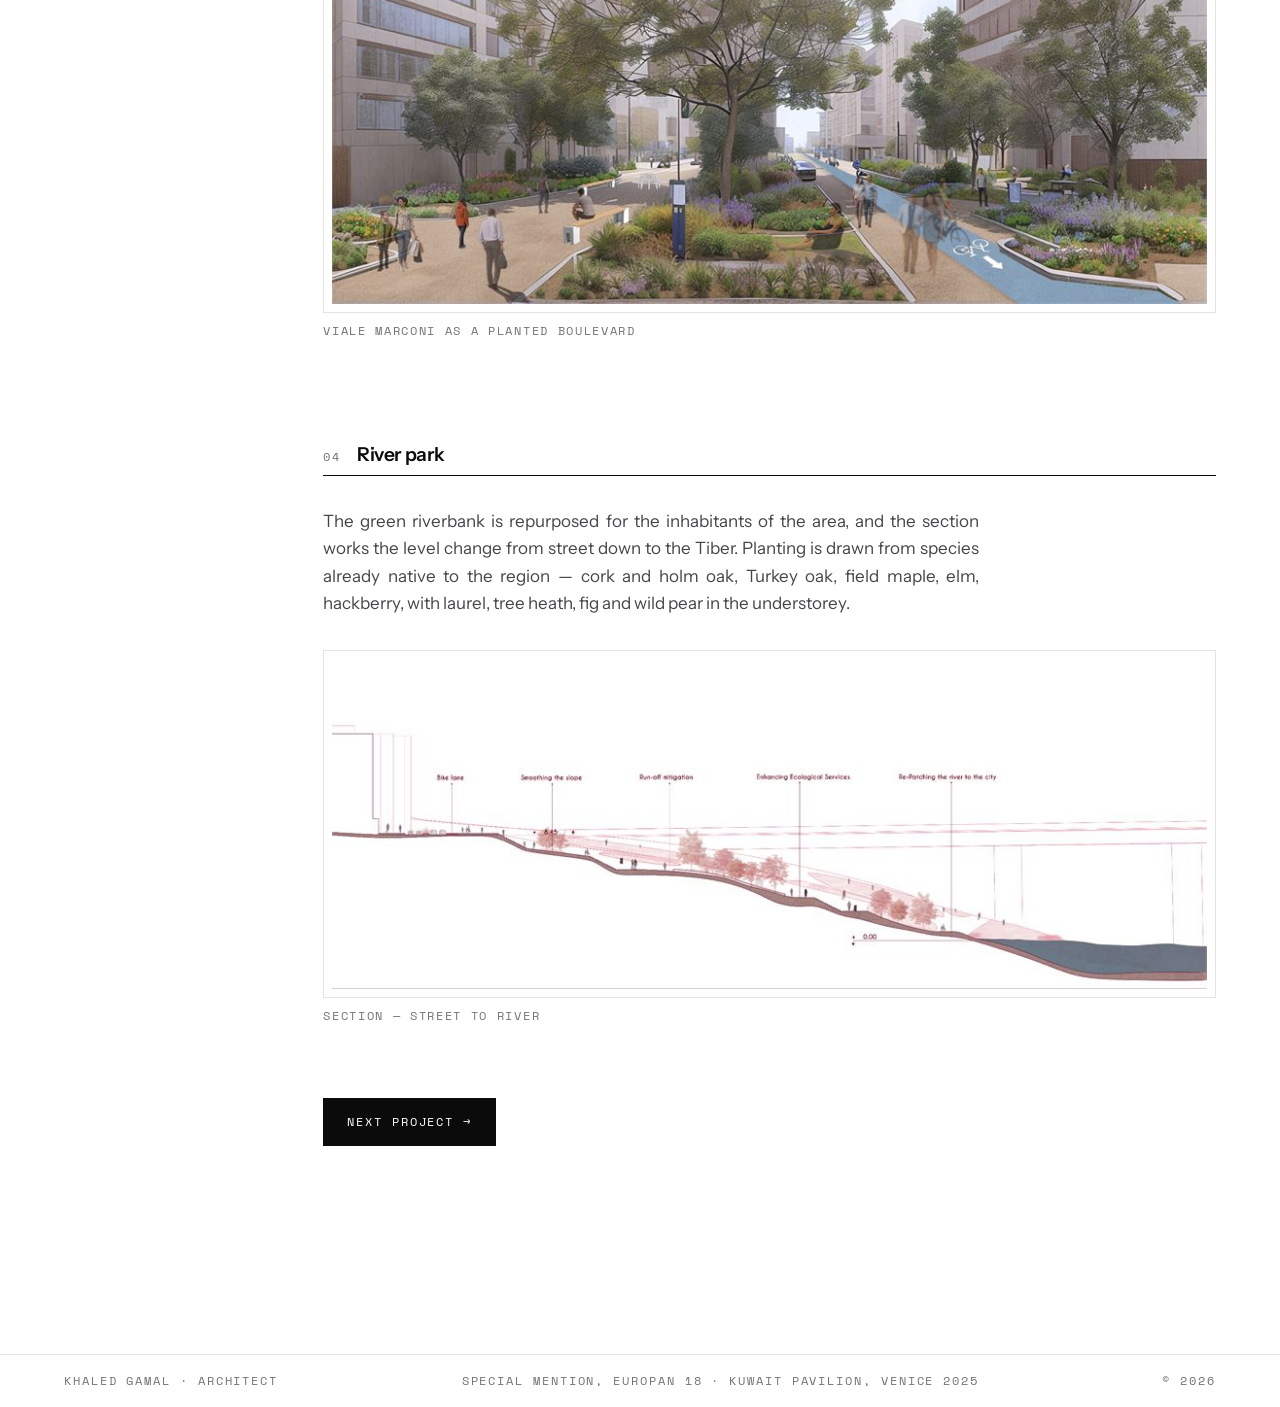
==== commit 1c118d09: "Rework the selected works grid; extend Viale Marconi Selected works - drop the description paragraph" ====
--- a/work-marconi.html
+++ b/work-marconi.html
@@ -128,10 +128,10 @@
                 <div class="plate__frame">
                   <img src="assets/img/works/marconi/context-thumb.jpg"
                        data-full="assets/img/works/marconi/context.jpg"
-                       alt="Analysis map of the Marconi district showing potentials and critical issues along the Tiber"
-                       loading="lazy" decoding="async">
-                </div>
-                <figcaption>Potentials and critical issues</figcaption>
+                       alt="Context map of the Marconi district on the Tiber, showing built fabric, institutions and the main axes"
+                       loading="lazy" decoding="async">
+                </div>
+                <figcaption>The district on the Tiber</figcaption>
               </figure>
             </div>
           </section>
@@ -140,18 +140,18 @@
           <section class="chapter">
             <div class="chapter__head">
               <span class="chapter__no">02</span>
-              <h2 class="chapter__title">Strategy</h2>
+              <h2 class="chapter__title">Strategy — re-patch, re-adapt</h2>
             </div>
             <p class="chapter__text">
               Four moves, read left to right: the existing situation; patching the
               green across the east–west grain; enhancing public space along the axis;
-              and blurring the boundary between street and block interior. The wider
-              aims are a shift away from vehicular transport, better pedestrian
-              walkability, diversified land use through cultural hubs, and a
-              re-established link between city and river.
+              and blurring the boundary between street and block interior. Mapped onto
+              the district, that means patching east–west connectivity, reclaiming
+              access between city and river, advocating slow and soft mobility, and
+              re-adapting the under-valorised areas the fabric has left over.
             </p>
-            <div class="plates plates--single">
-              <figure class="plate">
+            <div class="plates">
+              <figure class="plate plate--wide">
                 <div class="plate__frame">
                   <img src="assets/img/works/marconi/strategy-thumb.jpg"
                        data-full="assets/img/works/marconi/strategy.jpg"
@@ -159,6 +159,33 @@
                        loading="lazy" decoding="async">
                 </div>
                 <figcaption>Existing situation · patching the green · enhancing public space · blurring boundaries</figcaption>
+              </figure>
+              <figure class="plate">
+                <div class="plate__frame">
+                  <img src="assets/img/works/marconi/connectivity-thumb.jpg"
+                       data-full="assets/img/works/marconi/connectivity.jpg"
+                       alt="Map of proposed east-west connections crossing the main north-south axis"
+                       loading="lazy" decoding="async">
+                </div>
+                <figcaption>Patching east–west connectivity</figcaption>
+              </figure>
+              <figure class="plate">
+                <div class="plate__frame">
+                  <img src="assets/img/works/marconi/public-network-thumb.jpg"
+                       data-full="assets/img/works/marconi/public-network.jpg"
+                       alt="Map of the proposed public space and soft mobility network through the district"
+                       loading="lazy" decoding="async">
+                </div>
+                <figcaption>Public space and soft mobility network</figcaption>
+              </figure>
+              <figure class="plate plate--wide">
+                <div class="plate__frame">
+                  <img src="assets/img/works/marconi/readapt-thumb.jpg"
+                       data-full="assets/img/works/marconi/readapt.jpg"
+                       alt="Map marking under-valorised areas and the points of intervention within them"
+                       loading="lazy" decoding="async">
+                </div>
+                <figcaption>Under-valorised areas and points of intervention</figcaption>
               </figure>
             </div>
           </section>
--- a/assets/css/site.css
+++ b/assets/css/site.css
@@ -127,7 +127,6 @@
 .chapter__text,
 .article__body p,
 .entry__desc,
-.work__desc,
 .post-card__desc,
 .pub__cite {
   text-align: justify;
@@ -140,7 +139,7 @@
 /* Short measures tear badly when justified — leave them ragged. */
 @media (max-width: 34rem) {
   .prose, .prose p, .chapter__text, .article__body p,
-  .entry__desc, .work__desc, .post-card__desc, .pub__cite {
+  .entry__desc, .post-card__desc, .pub__cite {
     text-align: left;
   }
 }
@@ -562,10 +561,20 @@
    7. Works
    -------------------------------------------------------------------------- */
 
-.works { display: grid; gap: var(--s-6); }
+/* Narrower than the shell so the margins carry real white space, and the
+   cards themselves come down in size. */
+.works {
+  display: grid;
+  gap: var(--s-6);
+  max-width: 62rem;
+  margin-inline: auto;
+}
 
 @media (min-width: 56rem) {
-  .works { grid-template-columns: repeat(2, minmax(0, 1fr)); gap: var(--s-6) clamp(1.5rem, 4vw, 4rem); }
+  .works {
+    grid-template-columns: repeat(2, minmax(0, 1fr));
+    gap: var(--s-7) clamp(1.5rem, 3.5vw, 3rem);
+  }
 }
 
 .work { display: block; text-decoration: none; color: inherit; }
@@ -574,37 +583,75 @@
   overflow: hidden;
   background: var(--paper-sunk);
   border: var(--w-hair) solid var(--rule);
-  aspect-ratio: 4 / 3;
-}
-
+  aspect-ratio: 3 / 2;
+}
+
+/* Desaturated at rest so the grid reads as one system; colour arrives on
+   hover, which is what makes the card feel like a door rather than a
+   picture. */
 .work__frame img {
   width: 100%; height: 100%; object-fit: cover;
-  transition: transform 700ms var(--ease);
+  filter: grayscale(1) contrast(1.02);
+  transition: transform 700ms var(--ease), filter 450ms var(--ease);
 }
 
 .work:hover .work__frame img,
-.work:focus-visible .work__frame img { transform: scale(1.035); }
+.work:focus-visible .work__frame img {
+  transform: scale(1.035);
+  filter: grayscale(0) contrast(1);
+}
+
+/* Every touch device: no cursor to hover with, so the covers stay in colour
+   and the invitation is stated in words instead. Hover is the enhancement,
+   not the only cue. */
+@media (hover: none) {
+  .work__frame img { filter: none; }
+}
 
 @media (prefers-reduced-motion: reduce) {
-  .work__frame img { transition: none; }
+  .work__frame img { transition: filter 450ms var(--ease); }
   .work:hover .work__frame img { transform: none; }
 }
 
+/* The stated affordance. */
+.work__go {
+  display: inline-block;
+  margin-top: var(--s-2);
+  padding-bottom: 2px;
+  border-bottom: var(--w-mid) solid var(--ink);
+  font-family: var(--mono);
+  font-size: var(--t-meta);
+  text-transform: uppercase;
+  letter-spacing: 0.16em;
+  color: var(--ink);
+  transition: opacity 200ms var(--ease);
+}
+
+.work__go::after { content: '\00a0\00a0\2192'; }
+.work:hover .work__go { opacity: 0.6; }
+
+/* Reserve two lines: on the narrower cards some labels wrap and some don't,
+   and without this the titles in a row sit at different heights. */
 .work__bar {
-  display: flex; justify-content: space-between; gap: var(--s-2);
+  display: flex; justify-content: space-between; align-items: flex-start;
+  gap: var(--s-2);
+  line-height: 1.5;
+  /* box-sizing is border-box, so the reservation has to cover the padding and
+     the rule as well as the two lines of text. */
+  min-height: calc(3em + var(--s-1) + var(--w-mid));
   margin-top: var(--s-2); padding-bottom: var(--s-1);
   border-bottom: var(--w-mid) solid var(--ink);
   font-family: var(--mono); font-size: var(--t-meta);
-  text-transform: uppercase; letter-spacing: 0.14em; color: var(--pencil);
-}
+  text-transform: uppercase; letter-spacing: 0.12em; color: var(--pencil);
+}
+
+.work__bar span:last-child { text-align: right; }
 
 .work__title {
   margin-top: var(--s-2);
-  font-size: var(--t-h2);
-  letter-spacing: -0.03em;
-}
-
-.work__desc { margin-top: var(--s-2); max-width: 46ch; font-size: var(--t-small); color: var(--graphite); }
+  font-size: clamp(1.125rem, 1.9vw, 1.5rem);
+  letter-spacing: -0.025em;
+}
 
 /* Reserved slot for work still to come. */
 .work--empty .work__frame {
